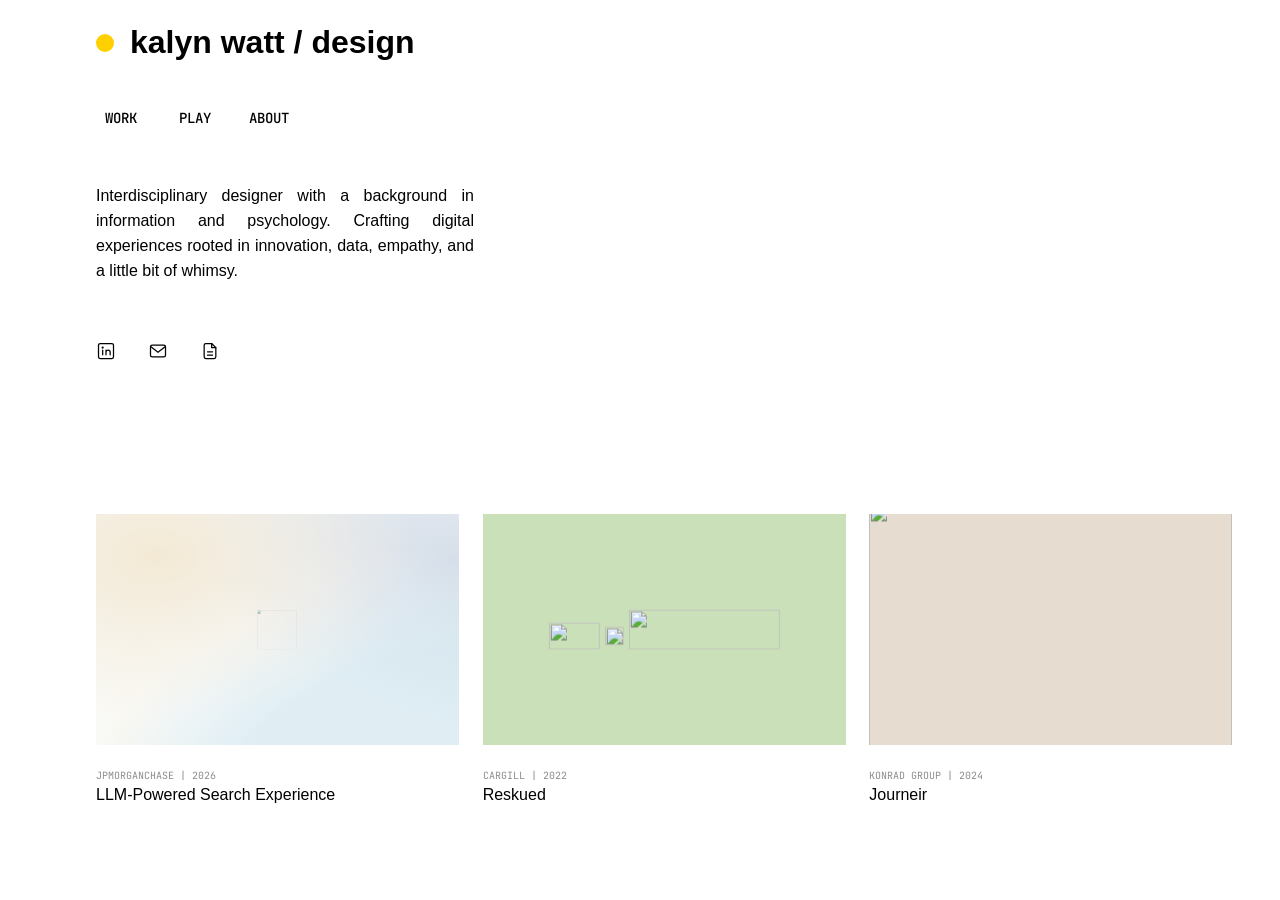
==== index.html @ d7d6900b "Redesign About page, lighten homepage card titles, swap Fintech tag for E-commerce Co-Authored-By: C" ====
<!DOCTYPE html>
<html lang="en">
<head>
  <meta charset="UTF-8">
  <meta name="viewport" content="width=device-width, initial-scale=1.0">
  <title>Kalyn Watt — UX Designer</title>
  <meta name="description" content="Kalyn Watt is an interdisciplinary designer crafting digital experiences rooted in data, empathy, and a little bit of whimsy.">
  <link rel="preconnect" href="https://fonts.googleapis.com">
  <link rel="preconnect" href="https://fonts.gstatic.com" crossorigin>
  <link href="https://fonts.googleapis.com/css2?family=JetBrains+Mono:wght@400;500;700&display=swap" rel="stylesheet">
  <link rel="stylesheet" href="style.css?v=183">
</head>
<body class="page-landing">

  <header class="landing-header">
    <a class="landing-logo" href="index.html">
      <span class="landing-logo-dot"></span>
      <span class="landing-logo-text">kalyn watt / design</span>
    </a>
  </header>

  <main class="landing-main">
    <div class="landing-top">
      <div class="landing-tabs">
        <a class="landing-tab" href="index.html" aria-current="page">
          <span>WORK</span>
          <span class="landing-tab-line landing-tab-line--active"><img src="assets/tab-line-active.svg" alt=""></span>
        </a>
        <a class="landing-tab" href="playground.html">
          <span>PLAY</span>
          <span class="landing-tab-line"><img src="assets/tab-line-inactive.svg" alt=""></span>
        </a>
        <a class="landing-tab" href="about.html">
          <span>ABOUT</span>
          <span class="landing-tab-line"><img src="assets/tab-line-inactive.svg" alt=""></span>
        </a>
      </div>

      <p class="landing-bio">Interdisciplinary designer with a background in information and psychology. Crafting digital experiences rooted in innovation, data, empathy, and a little bit of whimsy.</p>

      <div class="landing-links">
        <a class="landing-link" href="https://www.linkedin.com/in/kalyn-watt/" target="_blank" rel="noopener" aria-label="LinkedIn" title="LinkedIn">
          <svg viewBox="0 0 24 24" width="20" height="20" fill="none" stroke="currentColor" stroke-width="1.5" stroke-linecap="round" stroke-linejoin="round" aria-hidden="true"><rect x="3" y="3" width="18" height="18" rx="2"/><line x1="8" y1="11" x2="8" y2="16.5"/><circle cx="8" cy="7.9" r="0.6" fill="currentColor"/><path d="M12 16.5V11M12 13.5a2.5 2.5 0 0 1 5 0v3"/></svg>
        </a>
        <a class="landing-link" href="mailto:kalynwatt123@gmail.com" aria-label="Email" title="Email">
          <svg viewBox="0 0 24 24" width="20" height="20" fill="none" stroke="currentColor" stroke-width="1.5" stroke-linecap="round" stroke-linejoin="round" aria-hidden="true"><rect x="3" y="5" width="18" height="14" rx="2"/><path d="m3.5 7 8.5 6.5L20.5 7"/></svg>
        </a>
        <a class="landing-link" href="https://drive.google.com/file/d/1RPrNmPQP8dWFqSfNXRG6bkc0ETEkQsLO/view?usp=drive_link" target="_blank" rel="noopener" aria-label="Resume" title="Resume">
          <svg viewBox="0 0 24 24" width="20" height="20" fill="none" stroke="currentColor" stroke-width="1.5" stroke-linecap="round" stroke-linejoin="round" aria-hidden="true"><path d="M14 3H7a2 2 0 0 0-2 2v14a2 2 0 0 0 2 2h10a2 2 0 0 0 2-2V8z"/><path d="M14 3v5h5"/><line x1="9" y1="13" x2="15" y2="13"/><line x1="9" y1="17" x2="15" y2="17"/></svg>
        </a>
      </div>
    </div>

    <ul class="landing-cards">
      <li class="landing-card" data-project="chase">
        <a class="landing-card-link" href="case-study-chase-travel.html">
          <div class="landing-thumb" data-thumb="chase">
            <div class="chase-fit">
              <div class="chase-anim">
                <img class="chase-mark" src="assets/chase-thumbnail/mark-large.svg" alt="">
                <div class="chase-word chase-word--chase"><img src="assets/chase-thumbnail/chase-wordmark.png" alt=""></div>
                <div class="chase-word chase-word--travel"><img src="assets/chase-thumbnail/travel-wordmark.png" alt=""></div>
              </div>
            </div>
          </div>
          <div class="landing-card-caption">
            <div class="landing-card-meta">
              <p class="landing-card-company">JPMORGANCHASE | 2026</p>
              <p class="landing-card-title">LLM-Powered Search Experience</p>
            </div>
            <div class="landing-detail">
              <div class="landing-detail-tags">
                <span class="landing-detail-tag">E-COMMERCE</span>
                <span class="landing-detail-tag">AI DESIGN</span>
              </div>
              <p>Boosting conversion through natural-language search</p>
            </div>
          </div>
        </a>
      </li>
      <li class="landing-card" data-project="cargill">
        <a class="landing-card-link" href="case-study-reskued.html">
          <div class="landing-thumb" data-thumb="cargill">
            <div class="reskued-logo">
              <span class="reskued-logo-part reskued-logo-part--re"><img src="assets/reskued/logo-re.svg" alt=""></span>
              <span class="reskued-logo-part reskued-logo-part--skued"><img src="assets/reskued/logo-skued.svg" alt=""></span>
              <span class="reskued-logo-part reskued-logo-part--dot"><img src="assets/reskued/logo-dot.svg" alt=""></span>
            </div>
            <div class="rk-hover" aria-hidden="true">
              <div class="rk-hover-stage">
                <span class="rk-hover-card"><img src="assets/reskued/dashboard-full.png" alt=""></span>
                <span class="rk-hover-phone"><img src="assets/reskued/newsletter.png" alt=""></span>
              </div>
            </div>
          </div>
          <div class="landing-card-caption">
            <div class="landing-card-meta">
              <p class="landing-card-company">CARGILL | 2022</p>
              <p class="landing-card-title">Reskued</p>
            </div>
            <div class="landing-detail landing-detail--lg">
              <div class="landing-detail-tags">
                <span class="landing-detail-tag">CUSTOMER ACQUISITION</span>
                <span class="landing-detail-tag">UX DESIGN</span>
              </div>
              <p>Empowering businesses to reduce manufacturer level food waste</p>
            </div>
          </div>
        </a>
      </li>
      <li class="landing-card" data-project="konrad">
        <a class="landing-card-link" href="case-study-journeir.html">
          <div class="landing-thumb" data-thumb="konrad">
            <div class="jr-stage" aria-hidden="true">
              <img class="jr-brand" src="assets/journeir/thumbnail.jpg" alt="">
              <span class="jr-col jr-col--1"><img src="assets/journeir/landing.jpg" alt=""></span>
              <span class="jr-col jr-col--2"><img src="assets/journeir/landing.jpg" alt=""></span>
            </div>
          </div>
          <div class="landing-card-caption">
            <div class="landing-card-meta">
              <p class="landing-card-company">KONRAD GROUP | 2024</p>
              <p class="landing-card-title">Journeir</p>
            </div>
            <div class="landing-detail landing-detail--lg">
              <div class="landing-detail-tags">
                <span class="landing-detail-tag">VISUAL IDENTITY</span>
                <span class="landing-detail-tag">UX DESIGN</span>
              </div>
              <p>Helping adventurous travelers discover unique itineraries</p>
            </div>
          </div>
        </a>
      </li>
    </ul>
  </main>

  <script>
    (function () {
      var thumb = document.querySelector('.landing-thumb[data-thumb="chase"]');
      if (!thumb) return;

      function fit() {
        var w = thumb.clientWidth, h = thumb.clientHeight;
        if (!w || !h) return;
        thumb.style.setProperty("--chase-scale", Math.min(w / 672, h / 376));
      }
      fit();
      if (window.ResizeObserver) new ResizeObserver(fit).observe(thumb);

      var stopTimer;
      function start() {
        clearTimeout(stopTimer);
        thumb.classList.remove("is-playing");
        void thumb.offsetWidth;
        thumb.classList.add("is-playing");
      }
      function stop() {
        clearTimeout(stopTimer);
        stopTimer = setTimeout(function () { thumb.classList.remove("is-playing"); }, 400);
      }
      thumb.addEventListener("mouseenter", start);
      thumb.addEventListener("mouseleave", stop);
    })();
  </script>
</body>
</html>
---- style.css ----
/* ============================
   Variables
============================ */
:root {
  --bg: #fafafa;
  --bg-alt: #efefef;
  --surface: #ffffff;
  --text: #1a1a1a;
  --text-muted: #6e6e6e;
  --accent: #3d3d3d;
  --accent-dark: #232323;
  --accent-tint: #e4e4e4;
  --border: #e0e0e0;
  --mono: "Roboto", ui-sans-serif, system-ui, -apple-system, sans-serif;
  --serif: var(--mono);
  --sans: var(--mono);
  --max-width: 1120px;
  --radius: 10px;
}

/* ============================
   Reset
============================ */
* {
  margin: 0;
  padding: 0;
  box-sizing: border-box;
}

html {
  scroll-behavior: smooth;
}

body {
  background: var(--bg);
  color: var(--text);
  font-family: var(--sans);
  font-size: 16px;
  line-height: 1.6;
  -webkit-font-smoothing: antialiased;
}

img {
  max-width: 100%;
  display: block;
}

a {
  color: inherit;
  text-decoration: none;
}

ul {
  list-style: none;
}

h1, h2, h3, h4 {
  font-family: var(--serif);
  font-weight: 700;
  line-height: 1.15;
  letter-spacing: -0.01em;
}

.container {
  max-width: var(--max-width);
  margin: 0 auto;
  padding: 0 32px;
}

.eyebrow {
  display: inline-block;
  font-size: 0.75rem;
  font-weight: 600;
  letter-spacing: 0.14em;
  text-transform: uppercase;
  color: var(--accent);
  margin-bottom: 14px;
}

section {
  padding: 96px 0;
}

@media (max-width: 720px) {
  section {
    padding: 64px 0;
  }
  .container {
    padding: 0 20px;
  }
}

/* ============================
   Buttons
============================ */
.btn {
  display: inline-flex;
  align-items: center;
  gap: 8px;
  padding: 14px 26px;
  border-radius: 100px;
  font-size: 0.95rem;
  font-weight: 600;
  border: 1px solid transparent;
  transition: transform 0.2s ease, background 0.2s ease, color 0.2s ease, border-color 0.2s ease;
  cursor: pointer;
}

.btn-primary {
  background: var(--text);
  color: var(--bg);
}

.btn-primary:hover {
  background: var(--accent);
  transform: translateY(-2px);
}

.btn-secondary {
  background: transparent;
  color: var(--text);
  border-color: var(--border);
}

.btn-secondary:hover {
  border-color: var(--text);
  transform: translateY(-2px);
}

.btn-row {
  display: flex;
  gap: 16px;
  flex-wrap: wrap;
}

/* ============================
   Navigation
============================ */
header.site-header {
  position: sticky;
  top: 0;
  z-index: 100;
  background: rgba(250, 248, 245, 0.2);
  backdrop-filter: blur(10px);
  border-bottom: 1px solid var(--border);
}

nav {
  max-width: var(--max-width);
  margin: 0 auto;
  padding: 20px 32px;
  display: flex;
  align-items: center;
  justify-content: space-between;
  position: relative;
}

.nav-logo a {
  display: flex;
  align-items: center;
  gap: 10px;
}

.logo-dot {
  width: 9px;
  height: 9px;
  border-radius: 50%;
  background: #f2c230;
  box-shadow: 0 0 0 4px rgba(242, 194, 48, 0.18);
  flex-shrink: 0;
}

.logo-text {
  font-family: var(--mono);
  font-size: 0.95rem;
  color: var(--text);
  white-space: nowrap;
}

.logo-text .logo-slash {
  color: var(--text-muted);
  padding: 0 2px;
}

@media (max-width: 480px) {
  .logo-text {
    font-size: 0.8rem;
  }
}

.nav-links {
  display: flex;
  align-items: center;
  gap: 36px;
}

.nav-links a {
  font-size: 0.95rem;
  font-weight: 500;
  color: var(--text-muted);
  position: relative;
  padding: 4px 0;
}

.nav-links a:hover,
.nav-links a.active {
  color: var(--text);
}

.nav-links a.active::after {
  content: "";
  position: absolute;
  left: 0;
  right: 0;
  bottom: -2px;
  height: 2px;
  background: var(--accent);
  border-radius: 2px;
}

.nav-cta {
  background: var(--text);
  color: var(--bg) !important;
  padding: 10px 20px;
  border-radius: 100px;
  font-size: 0.9rem !important;
}

.nav-cta:hover {
  background: var(--accent) !important;
}

.nav-toggle {
  display: none;
  flex-direction: column;
  gap: 5px;
  background: none;
  border: none;
  cursor: pointer;
  padding: 6px;
}

.nav-toggle span {
  width: 22px;
  height: 2px;
  background: var(--text);
  border-radius: 2px;
  transition: transform 0.25s ease, opacity 0.25s ease;
}

@media (max-width: 720px) {
  .nav-toggle {
    display: flex;
  }

  .nav-links {
    position: absolute;
    top: 100%;
    left: 0;
    right: 0;
    background: var(--bg);
    border-bottom: 1px solid var(--border);
    flex-direction: column;
    align-items: flex-start;
    gap: 4px;
    padding: 12px 20px 20px;
    display: none;
  }

  .nav-links.open {
    display: flex;
  }

  .nav-links a {
    width: 100%;
    padding: 12px 0;
  }

  nav.open .nav-toggle span:nth-child(1) {
    transform: translateY(7px) rotate(45deg);
  }

  nav.open .nav-toggle span:nth-child(2) {
    opacity: 0;
  }

  nav.open .nav-toggle span:nth-child(3) {
    transform: translateY(-7px) rotate(-45deg);
  }
}

/* ============================
   Hero
============================ */
.hero {
  padding: 120px 0 96px;
}

.hero-minimal {
  min-height: 70vh;
  display: flex;
  align-items: center;
  padding: 160px 0 96px;
}

.hero-minimal .container {
  width: 100%;
}

.hero-headline {
  font-family: var(--serif);
  font-weight: 700;
  font-size: clamp(1.8rem, 3.6vw, 3.4rem);
  line-height: 1.1;
  letter-spacing: -0.01em;
  max-width: 28ch;
  color: var(--text);
}

.hero-meta {
  display: flex;
  gap: 40px;
  margin-top: 64px;
  flex-wrap: wrap;
}

.hero-meta div {
  border-top: 1px solid var(--border);
  padding-top: 14px;
  min-width: 140px;
}

.hero-meta strong {
  display: block;
  font-family: var(--serif);
  font-size: 1.6rem;
}

.hero-meta span {
  font-size: 0.85rem;
  color: var(--text-muted);
}

/* ============================
   Section headers
============================ */
.section-head {
  display: flex;
  justify-content: space-between;
  align-items: flex-end;
  gap: 24px;
  margin-bottom: 48px;
  flex-wrap: wrap;
}

.section-head h2 {
  font-size: clamp(1.8rem, 3vw, 2.6rem);
}

.section-head p {
  color: var(--text-muted);
  max-width: 42ch;
}

/* ============================
   Work grid / cards
============================ */
.work-grid {
  display: grid;
  grid-template-columns: repeat(2, 1fr);
  gap: 28px;
}

@media (max-width: 780px) {
  .work-grid {
    grid-template-columns: 1fr;
  }
}

.work-card {
  background: var(--surface);
  border: 1px solid var(--border);
  border-radius: var(--radius);
  overflow: hidden;
  transition: transform 0.25s ease, box-shadow 0.25s ease;
  display: flex;
  flex-direction: column;
}

.work-card:hover {
  transform: translateY(-6px);
  box-shadow: 0 20px 40px -20px rgba(28, 26, 23, 0.25);
}

.work-thumb {
  aspect-ratio: 16 / 10;
  background: linear-gradient(135deg, var(--accent-tint), var(--bg-alt));
  display: flex;
  align-items: center;
  justify-content: center;
  font-family: var(--serif);
  font-size: 1.1rem;
  color: var(--accent-dark);
  position: relative;
  overflow: hidden;
}

.work-thumb::after {
  content: "";
  position: absolute;
  inset: 0;
  background: radial-gradient(circle at 30% 20%, rgba(255,255,255,0.5), transparent 60%);
}

.work-body {
  padding: 28px;
  display: flex;
  flex-direction: column;
  gap: 12px;
  flex: 1;
}

.work-tags {
  display: flex;
  gap: 8px;
  flex-wrap: wrap;
}

.tag {
  font-size: 0.72rem;
  font-weight: 600;
  letter-spacing: 0.04em;
  text-transform: uppercase;
  background: var(--bg-alt);
  color: var(--text-muted);
  padding: 5px 10px;
  border-radius: 100px;
}

.work-body h3 {
  font-size: 1.35rem;
}

.work-body p {
  color: var(--text-muted);
  font-size: 0.95rem;
}

.work-link {
  margin-top: auto;
  font-weight: 600;
  font-size: 0.9rem;
  display: inline-flex;
  align-items: center;
  gap: 6px;
  color: var(--text);
}

.work-link .arrow {
  transition: transform 0.2s ease;
}

.work-card:hover .work-link .arrow {
  transform: translateX(4px);
}

/* ============================
   Shared backgrounds
============================ */
.bg-alt-section {
  background: var(--bg-alt);
}

.avatar-block {
  aspect-ratio: 1;
  border-radius: var(--radius);
  background: linear-gradient(160deg, var(--accent), var(--accent-dark));
  display: flex;
  align-items: center;
  justify-content: center;
  color: var(--bg);
  font-family: var(--serif);
  font-size: 3rem;
}

/* ============================
   Skills strip
============================ */
.skills-strip {
  border-top: 1px solid var(--border);
  border-bottom: 1px solid var(--border);
}

.skills-strip ul {
  display: flex;
  flex-wrap: wrap;
  gap: 12px;
  justify-content: center;
}

.skills-strip li {
  font-family: var(--serif);
  font-size: 1.1rem;
  color: var(--text-muted);
  padding: 6px 4px;
}

.skills-strip li::after {
  content: "•";
  margin-left: 12px;
  color: var(--border);
}

.skills-strip li:last-child::after {
  content: "";
}

/* ============================
   Contact / footer CTA
============================ */
.contact-cta {
  text-align: center;
}

.contact-cta h2 {
  font-size: clamp(2rem, 4vw, 3.2rem);
  max-width: 20ch;
  margin: 0 auto 24px;
}

.contact-cta .btn-row {
  justify-content: center;
  margin-top: 8px;
}

/* ============================
   Footer
============================ */
footer.site-footer {
  border-top: 1px solid var(--border);
  padding: 48px 0;
}

.footer-inner {
  display: flex;
  justify-content: space-between;
  align-items: center;
  flex-wrap: wrap;
  gap: 16px;
}

.footer-inner p {
  color: var(--text-muted);
  font-size: 0.9rem;
}

.footer-links {
  display: flex;
  gap: 24px;
}

.footer-links a {
  font-size: 0.9rem;
  color: var(--text-muted);
}

.footer-links a:hover {
  color: var(--accent);
}

/* ============================
   Page header (about / playground)
============================ */
.page-header {
  padding: 100px 0 64px;
  border-bottom: 1px solid var(--border);
}

.page-header h1 {
  font-size: clamp(2.2rem, 4.5vw, 3.6rem);
  max-width: 18ch;
}

.page-header p.lede {
  color: var(--text-muted);
  max-width: 58ch;
  margin-top: 20px;
  font-size: 1.05rem;
}

/* ============================
   About page
============================ */
.bio-grid {
  display: grid;
  grid-template-columns: 280px 1fr;
  gap: 64px;
}

@media (max-width: 780px) {
  .bio-grid {
    grid-template-columns: 1fr;
  }
}

.bio-grid p {
  color: var(--text-muted);
  margin-bottom: 18px;
  max-width: 65ch;
}

.bio-grid p:first-of-type {
  font-size: 1.15rem;
  color: var(--text);
}

.process-steps {
  display: grid;
  grid-template-columns: repeat(4, 1fr);
  gap: 24px;
}

@media (max-width: 900px) {
  .process-steps {
    grid-template-columns: repeat(2, 1fr);
  }
}

@media (max-width: 540px) {
  .process-steps {
    grid-template-columns: 1fr;
  }
}

.process-step {
  border-top: 2px solid var(--text);
  padding-top: 20px;
}

.process-step .step-num {
  font-family: var(--serif);
  color: var(--accent);
  font-size: 0.95rem;
}

.process-step h3 {
  font-size: 1.2rem;
  margin: 10px 0 10px;
}

.process-step p {
  color: var(--text-muted);
  font-size: 0.92rem;
}

/* ============================
   Simple case study page sections
============================ */
.prose-simple p {
  color: var(--text-muted);
  max-width: 70ch;
  margin-bottom: 32px;
  font-size: 1.05rem;
}

.design-gallery {
  display: grid;
  grid-template-columns: repeat(3, 1fr);
  gap: 24px;
}

@media (max-width: 860px) {
  .design-gallery {
    grid-template-columns: 1fr;
  }
}

.design-media {
  aspect-ratio: 4 / 3;
  border-radius: var(--radius);
  background: linear-gradient(150deg, var(--accent-tint), var(--bg-alt));
  display: flex;
  align-items: center;
  justify-content: center;
  font-family: var(--serif);
  color: var(--accent-dark);
  font-size: 1rem;
  position: relative;
  overflow: hidden;
}

.design-media::after {
  content: "";
  position: absolute;
  inset: 0;
  background: radial-gradient(circle at 30% 20%, rgba(255, 255, 255, 0.5), transparent 60%);
}

.design-caption {
  margin-top: 12px;
  font-size: 0.85rem;
  color: var(--text-muted);
}

.strategy-impact {
  display: flex;
  align-items: center;
  gap: 32px;
  margin-bottom: 56px;
  flex-wrap: wrap;
}

.strategy-impact-item {
  flex: 1;
  min-width: 240px;
  font-family: var(--serif);
  font-weight: 700;
  font-size: clamp(1.1rem, 2vw, 1.5rem);
  line-height: 1.3;
  color: var(--text-muted);
}

.strategy-impact-outcome {
  color: var(--text);
}

.strategy-impact-arrow {
  font-size: 1.8rem;
  color: var(--accent);
  flex-shrink: 0;
}

@media (max-width: 640px) {
  .strategy-impact {
    flex-direction: column;
    align-items: flex-start;
    gap: 16px;
  }
  .strategy-impact-arrow {
    transform: rotate(90deg);
  }
}

.skills-columns {
  display: grid;
  grid-template-columns: repeat(3, 1fr);
  gap: 40px;
}

@media (max-width: 780px) {
  .skills-columns {
    grid-template-columns: 1fr 1fr;
  }
}

@media (max-width: 540px) {
  .skills-columns {
    grid-template-columns: 1fr;
  }
}

.skills-columns h3 {
  font-size: 1rem;
  text-transform: uppercase;
  letter-spacing: 0.08em;
  color: var(--accent);
  margin-bottom: 16px;
  font-family: var(--sans);
  font-weight: 700;
}

.skills-columns ul li {
  padding: 8px 0;
  border-bottom: 1px solid var(--border);
  font-size: 0.95rem;
}

.timeline {
  display: flex;
  flex-direction: column;
}

.timeline-item {
  display: grid;
  grid-template-columns: 160px 1fr;
  gap: 24px;
  padding: 28px 0;
  border-bottom: 1px solid var(--border);
}

@media (max-width: 600px) {
  .timeline-item {
    grid-template-columns: 1fr;
    gap: 6px;
  }
}

.timeline-item .years {
  color: var(--text-muted);
  font-size: 0.9rem;
}

.timeline-item h3 {
  font-size: 1.2rem;
  margin-bottom: 6px;
}

.timeline-item p {
  color: var(--text-muted);
  font-size: 0.95rem;
}

/* ============================
   Case studies (static)
============================ */
.case-list-pin-wrap {
  position: relative;
}

.case-list {
  position: sticky;
  top: 0;
  height: 100vh;
  overflow: hidden;
  padding: 0;
}

.case-block {
  position: absolute;
  inset: 0;
  overflow: hidden;
  opacity: 0;
  pointer-events: none;
}

.case-block.is-active {
  pointer-events: auto;
}

.case-panel-media {
  position: absolute;
  inset: 0;
  background: linear-gradient(150deg, var(--accent-tint), var(--bg-alt));
  display: flex;
  align-items: center;
  justify-content: center;
  font-family: var(--serif);
  color: var(--accent-dark);
  font-size: 1.3rem;
  overflow: hidden;
}

.case-panel-media::after {
  content: "";
  position: absolute;
  inset: 0;
  background: radial-gradient(circle at 30% 20%, rgba(255, 255, 255, 0.5), transparent 60%);
}

.case-panel-content {
  position: absolute;
  inset: 0;
  display: flex;
  align-items: flex-start;
  justify-content: flex-end;
  padding: 104px 72px 48px;
}

.case-panel-card {
  width: max-content;
  max-width: 40%;
  padding: 0;
  display: flex;
  flex-direction: column;
  align-items: flex-start;
  gap: 16px;
  text-align: left;
}

.case-panel-card .eyebrow {
  color: var(--panel-text-muted, rgba(0, 0, 0, 0.5));
}

.case-panel-card p {
  font-family: var(--mono);
  font-weight: 400;
  text-transform: uppercase;
  color: var(--panel-text, var(--text));
  font-size: 1.4rem;
  line-height: 1.25;
}

@media (max-width: 860px) {
  .case-panel-content {
    padding: 90px 24px 24px;
  }
  .case-panel-card {
    max-width: none;
    padding: 0;
  }
}

/* ============================
   Scroll reveal
============================ */
.reveal {
  opacity: 0;
  transform: translateY(24px);
  transition: opacity 0.7s ease, transform 0.7s ease;
}

.reveal.in-view {
  opacity: 1;
  transform: translateY(0);
}

/* ============================
   Landing (Figma design)
============================ */
.page-landing {
  background: #ffffff;
  color: #000000;
  font-family: "JetBrains Mono", ui-monospace, SFMono-Regular, Menlo, Consolas, monospace;
  font-size: 14px;
  line-height: normal;
  display: flex;
  flex-direction: column;
  gap: 24px;
  min-height: 100vh;
}

.landing-header {
  position: sticky;
  top: 0;
  z-index: 10;
  padding: 24px 48px;
  backdrop-filter: blur(6px);
  -webkit-backdrop-filter: blur(6px);
}

.landing-logo {
  display: inline-flex;
  align-items: center;
  gap: 16px;
}

.landing-logo-dot {
  width: 18px;
  height: 18px;
  border-radius: 100px;
  background: #ffd000;
  flex-shrink: 0;
}

.landing-logo-text {
  font-family: "Helvetica Neue", Helvetica, Arial, sans-serif;
  font-weight: 700;
  font-size: 32px;
  line-height: normal;
  white-space: nowrap;
}

.landing-body {
  display: flex;
  align-items: flex-start;
  gap: 48px;
  padding: 0 48px 48px;
}

.landing-side {
  display: flex;
  flex-direction: column;
  gap: 48px;
  width: 279px;
  flex-shrink: 0;
}

.landing-tabs {
  display: flex;
  gap: 24px;
  align-items: flex-start;
}

.landing-tab {
  display: flex;
  flex-direction: column;
  align-items: center;
  gap: 8px;
  font-weight: 500;
}

.landing-tab-line {
  position: relative;
  display: block;
  width: 50px;
  height: 0;
}

.landing-tab-line img {
  position: absolute;
  inset: 0;
  display: block;
  width: 100%;
  height: 100%;
  max-width: none;
}

.landing-tab-line--active img {
  inset: -1px -2%;
  width: 104%;
  height: calc(100% + 2px);
}

.landing-main {
  display: flex;
  flex: 1 0 auto;
  flex-direction: column;
  justify-content: space-between;
  gap: 48px;
  padding: 0 48px 96px;
}

.landing-top {
  display: flex;
  flex-direction: column;
  gap: 48px;
}

.landing-bio {
  width: 378px;
  max-width: 100%;
  font-family: "Helvetica Neue", Helvetica, Arial, sans-serif;
  font-size: 16px;
  font-weight: 300;
  line-height: 25px;
  text-align: justify;
}

.landing-cards {
  display: grid;
  grid-template-columns: repeat(3, minmax(0, 1fr));
  gap: 24px;
  margin: 0;
  padding: 0;
  list-style: none;
}

.landing-card-link {
  display: flex;
  flex-direction: column;
  gap: 24px;
}

.landing-card-caption {
  position: relative;
  min-height: 35px;
}

.landing-card-meta {
  display: flex;
  flex-direction: column;
  gap: 4px;
  transition: opacity 0.25s ease;
}

.landing-card-company {
  margin: 0;
  color: #8c8c8c;
  font-size: 10px;
}

.landing-card-title {
  margin: 0;
  font-family: "Helvetica Neue", Helvetica, Arial, sans-serif;
  font-size: 16px;
  font-weight: 300;
}

.landing-detail {
  position: absolute;
  inset: 0 0 auto 0;
  display: flex;
  flex-direction: column;
  align-items: flex-start;
  gap: 16px;
  text-align: left;
  font-weight: 400;
  opacity: 0;
  pointer-events: none;
  transition: opacity 0.25s ease;
}

.landing-detail p,
.landing-detail--lg p {
  margin: 0;
  font-family: "Helvetica Neue", Helvetica, Arial, sans-serif;
  font-size: 16px;
  font-weight: 300;
  line-height: 25px;
}

.landing-card:has(.landing-thumb:hover) .landing-card-meta {
  opacity: 0;
}

.landing-card:has(.landing-thumb:hover) .landing-detail {
  opacity: 1;
}

.landing-detail-tags {
  display: flex;
  gap: 8px;
}

.landing-detail-tag {
  padding: 4px;
  border: 0.5px solid rgba(0, 0, 0, 0.5);
  color: rgba(0, 0, 0, 0.5);
  font-size: 10px;
  font-weight: 500;
  white-space: nowrap;
}

.landing-thumb {
  position: relative;
  container-type: inline-size;
  height: 231px;
  overflow: hidden;
  background-color: #ebebeb;
}

.landing-thumb[data-thumb="chase"] {
  background-image: linear-gradient(90deg, rgba(250, 252, 254, 0.8) 0%, rgba(250, 252, 254, 0.8) 100%), url("data:image/svg+xml;utf8,<svg viewBox='0 0 857 588' xmlns='http://www.w3.org/2000/svg' preserveAspectRatio='none'><rect x='0' y='0' height='100%' width='100%' fill='url(%23grad)' opacity='0.800000011920929'/><defs><radialGradient id='grad' gradientUnits='userSpaceOnUse' cx='0' cy='0' r='10' gradientTransform='matrix(42.042 29.955 -43.658 28.845 145.53 105.4)'><stop stop-color='rgba(204,133,0,1)' offset='0'/><stop stop-color='rgba(210,146,28,0)' offset='1'/></radialGradient></defs></svg>"), url("data:image/svg+xml;utf8,<svg viewBox='0 0 857 588' xmlns='http://www.w3.org/2000/svg' preserveAspectRatio='none'><rect x='0' y='0' height='100%' width='100%' fill='url(%23grad)' opacity='0.550000011920929'/><defs><radialGradient id='grad' gradientUnits='userSpaceOnUse' cx='0' cy='0' r='10' gradientTransform='matrix(-3.1889 -54.274 79.992 -21.409 719.11 670.32)'><stop stop-color='rgba(23,134,171,1)' offset='0.55773'/><stop stop-color='rgba(23,134,171,0)' offset='1'/></radialGradient></defs></svg>"), url("data:image/svg+xml;utf8,<svg viewBox='0 0 857 588' xmlns='http://www.w3.org/2000/svg' preserveAspectRatio='none'><rect x='0' y='0' height='100%' width='100%' fill='url(%23grad)' opacity='0.699999988079071'/><defs><radialGradient id='grad' gradientUnits='userSpaceOnUse' cx='0' cy='0' r='10' gradientTransform='matrix(-43.084 23.22 -47.847 -40.395 835.08 111.72)'><stop stop-color='rgba(0,47,108,1)' offset='0'/><stop stop-color='rgba(0,47,108,0)' offset='1'/></radialGradient></defs></svg>"), url("data:image/svg+xml;utf8,<svg viewBox='0 0 857 588' xmlns='http://www.w3.org/2000/svg' preserveAspectRatio='none'><rect x='0' y='0' height='100%' width='100%' fill='url(%23grad)' opacity='0.800000011920929'/><defs><radialGradient id='grad' gradientUnits='userSpaceOnUse' cx='0' cy='0' r='10' gradientTransform='matrix(38.036 -29.4 6.4468 173.46 67.047 588)'><stop stop-color='rgba(249,232,184,1)' offset='0'/><stop stop-color='rgba(255,255,255,0)' offset='1'/></radialGradient></defs></svg>"), linear-gradient(90deg, rgb(239, 242, 245) 0%, rgb(239, 242, 245) 100%);
}

.landing-thumb[data-thumb="cargill"] {
  background: #c9e0b8 url("assets/reskued/hero.jpg") center / cover no-repeat;
}

.reskued-logo {
  position: absolute;
  top: 50%;
  left: 50%;
  width: 63.5cqw;
  aspect-ratio: 139.2514 / 24.7558;
  transform: translate(-50%, -50%);
}

.reskued-logo-part {
  position: absolute;
  display: block;
}

.reskued-logo-part img {
  position: absolute;
  inset: 0;
  display: block;
  width: 100%;
  height: 100%;
  max-width: none;
}

.reskued-logo-part--re { inset: 32.57% 78.05% 0.39% 0; }
.reskued-logo-part--skued { inset: 0 0 0 34.58%; }
.reskued-logo-part--dot { inset: 42.42% 67.51% 10.25% 24.04%; }

.landing-thumb[data-thumb="konrad"] {
  background: #e6dcd0;
}

.landing-play {
  position: relative;
  display: flex;
  flex-direction: column;
  gap: 48px;
  padding: 0 48px 48px;
}

.play-list {
  display: flex;
  flex-direction: column;
  gap: 20px;
}

.play-month,
.play-entries {
  display: flex;
  flex-direction: column;
  gap: 16px;
  padding: 0;
}

.play-month-label {
  font-family: inherit;
  font-size: 10px;
  font-weight: 400;
  line-height: normal;
  letter-spacing: normal;
  color: #8c8c8c;
}

.play-entry {
  display: flex;
  flex-wrap: wrap;
  align-items: center;
  gap: 16px;
}

.play-tags {
  display: flex;
  align-items: center;
  gap: 8px;
}

.play-tag {
  padding: 4px;
  font-size: 10px;
  font-weight: 700;
  white-space: nowrap;
  color: #ffffff;
}

.play-tag--pink {
  background: #ff00c8;
}

.play-tag--black {
  background: #000000;
}

.play-tag--yellow {
  background: #fbff00;
  color: #000000;
}

.play-tag--cyan {
  background: #00f2ff;
  color: #000000;
}

/* Chase thumbnail animation */
.landing-thumb {
  overflow: hidden;
}

.chase-fit {
  position: absolute;
  left: 50%;
  top: 50%;
  width: 672px;
  height: 376px;
  margin: -188px 0 0 -336px;
  scale: var(--chase-scale, 1);
}

.chase-anim {
  position: absolute;
  inset: 0;
  transform-origin: 336px 187.6px;
}

.chase-mark {
  position: absolute;
  left: 238.67px;
  top: 91.05px;
  display: block;
  width: 194.131px;
  height: 192.909px;
  max-width: none;
  transform: scale(0.37841);
}

.chase-word {
  position: absolute;
  overflow: hidden;
  pointer-events: none;
}

.chase-word img {
  position: absolute;
  display: block;
  max-width: none;
}

.chase-word--chase {
  left: 73.17px;
  top: 169.5px;
  width: 200px;
  height: 37px;
}

.chase-word--chase img {
  width: 170.84%;
  height: 609.76%;
  left: -19.7%;
  top: -254.88%;
}

.chase-word--travel {
  left: 395.05px;
  top: 169px;
  width: 131px;
  height: 38px;
}

.chase-word--travel img {
  width: 146.58%;
  height: 130.34%;
  left: -46.58%;
  top: -15.73%;
}

@media (prefers-reduced-motion: no-preference) {
  .is-playing .chase-anim {
    animation: chase-zoom 7s linear infinite;
  }

  .is-playing .chase-mark {
    animation: chase-mark 7s linear infinite;
  }

  .is-playing .chase-word--chase {
    animation: chase-word-left 7s linear infinite;
  }

  .is-playing .chase-word--travel {
    animation: chase-word-right 7s linear infinite;
  }
}

@keyframes chase-mark {
  0% {
    transform: translateY(-330px) scale(1);
    animation-timing-function: cubic-bezier(0.22, 1, 0.36, 1);
  }
  11% {
    transform: translateY(0) scale(1);
  }
  22% {
    transform: translateY(0) scale(1);
    animation-timing-function: cubic-bezier(0.65, 0, 0.35, 1);
  }
  34%, 100% {
    transform: translateY(0) scale(0.37841);
  }
}

@keyframes chase-word-left {
  0%, 34% {
    opacity: 0;
    transform: translateX(-300px);
    animation-timing-function: cubic-bezier(0.22, 1, 0.36, 1);
  }
  46%, 100% {
    opacity: 1;
    transform: translateX(0);
  }
}

@keyframes chase-word-right {
  0%, 46% {
    opacity: 0;
    transform: translateX(310px);
    animation-timing-function: cubic-bezier(0.22, 1, 0.36, 1);
  }
  58%, 100% {
    opacity: 1;
    transform: translateX(0);
  }
}

@keyframes chase-zoom {
  0%, 76% {
    transform: scale(1);
    animation-timing-function: cubic-bezier(0.7, 0, 0.84, 0);
  }
  92%, 100% {
    transform: scale(26);
  }
}

/* Case study page */
.page-landing :is(h1, h2, h3) {
  font-family: inherit;
  font-weight: 400;
  letter-spacing: normal;
  line-height: normal;
}

.case-side {
  position: sticky;
  top: 104px;
  align-self: flex-start;
  display: flex;
  flex-direction: column;
  align-items: flex-start;
  gap: 20px;
  width: 134px;
  flex-shrink: 0;
}

.case-back {
  padding: 4px;
  font-size: 10px;
  font-weight: 700;
  white-space: nowrap;
}

.case-nav {
  display: flex;
  flex-direction: column;
  align-items: flex-start;
  justify-content: flex-start;
  gap: 20px;
  margin: 132px 0 0;
  max-width: none;
  padding: 0;
}

.case-nav a {
  position: relative;
  display: block;
  color: rgba(0, 0, 0, 0.7);
  white-space: nowrap;
}

.case-nav a span {
  display: block;
  transition: transform 0.3s cubic-bezier(0.22, 1, 0.36, 1), color 0.2s ease;
}

.case-nav a::before {
  content: "";
  position: absolute;
  left: 0;
  top: calc(50% - 3px);
  width: 6px;
  height: 6px;
  border-radius: 100px;
  background: rgba(0, 0, 0, 0.5);
  opacity: 0;
  transform: translateX(-14px);
  transition: transform 0.3s cubic-bezier(0.22, 1, 0.36, 1), opacity 0.2s ease;
}

.case-nav a:hover,
.case-nav a:focus-visible,
.case-nav a[aria-current="true"] {
  color: #000000;
}

.case-nav a:hover::before,
.case-nav a:focus-visible::before,
.case-nav a[aria-current="true"]::before {
  opacity: 1;
  transform: translateX(0);
}

.case-nav a[aria-current="true"]::before {
  background: #000000;
}

.case-nav a:hover span,
.case-nav a:focus-visible span,
.case-nav a[aria-current="true"] span {
  transform: translateX(14px);
}

.case-main {
  container-type: inline-size;
  flex: 1 0 0;
  min-width: 1px;
  display: flex;
  flex-direction: column;
}

.case-overview,
.case-content,
.case-section {
  scroll-margin-top: 104px;
}

.case-content {
  position: relative;
  overflow: hidden;
  display: flex;
  flex-direction: column;
  justify-content: flex-end;
  gap: 24px;
  height: 588px;
  padding: 24px;
  background-image: linear-gradient(90deg, rgba(250, 252, 254, 0.8) 0%, rgba(250, 252, 254, 0.8) 100%), url("data:image/svg+xml;utf8,<svg viewBox='0 0 1002 588' xmlns='http://www.w3.org/2000/svg' preserveAspectRatio='none'><rect x='0' y='0' height='100%' width='100%' fill='url(%23grad)' opacity='0.800000011920929'/><defs><radialGradient id='grad' gradientUnits='userSpaceOnUse' cx='0' cy='0' r='10' gradientTransform='matrix(49.155 29.955 -51.045 28.845 170.15 105.4)'><stop stop-color='rgba(204,133,0,1)' offset='0'/><stop stop-color='rgba(210,146,28,0)' offset='1'/></radialGradient></defs></svg>"), url("data:image/svg+xml;utf8,<svg viewBox='0 0 1002 588' xmlns='http://www.w3.org/2000/svg' preserveAspectRatio='none'><rect x='0' y='0' height='100%' width='100%' fill='url(%23grad)' opacity='0.550000011920929'/><defs><radialGradient id='grad' gradientUnits='userSpaceOnUse' cx='0' cy='0' r='10' gradientTransform='matrix(-3.7284 -54.274 93.526 -21.409 840.77 670.32)'><stop stop-color='rgba(23,134,171,1)' offset='0.55773'/><stop stop-color='rgba(23,134,171,0)' offset='1'/></radialGradient></defs></svg>"), url("data:image/svg+xml;utf8,<svg viewBox='0 0 1002 588' xmlns='http://www.w3.org/2000/svg' preserveAspectRatio='none'><rect x='0' y='0' height='100%' width='100%' fill='url(%23grad)' opacity='0.699999988079071'/><defs><radialGradient id='grad' gradientUnits='userSpaceOnUse' cx='0' cy='0' r='10' gradientTransform='matrix(-50.373 23.22 -55.942 -40.395 976.37 111.72)'><stop stop-color='rgba(0,47,108,1)' offset='0'/><stop stop-color='rgba(0,47,108,0)' offset='1'/></radialGradient></defs></svg>"), url("data:image/svg+xml;utf8,<svg viewBox='0 0 1002 588' xmlns='http://www.w3.org/2000/svg' preserveAspectRatio='none'><rect x='0' y='0' height='100%' width='100%' fill='url(%23grad)' opacity='0.800000011920929'/><defs><radialGradient id='grad' gradientUnits='userSpaceOnUse' cx='0' cy='0' r='10' gradientTransform='matrix(44.472 -29.4 7.5376 173.46 78.391 588)'><stop stop-color='rgba(249,232,184,1)' offset='0'/><stop stop-color='rgba(255,255,255,0)' offset='1'/></radialGradient></defs></svg>"), linear-gradient(90deg, rgb(239, 242, 245) 0%, rgb(239, 242, 245) 100%);
}

.case-hero-text {
  position: relative;
  display: flex;
  flex-direction: column;
  gap: 32px;
  max-width: 954px;
}

.case-hero-head {
  display: flex;
  flex-direction: column;
  gap: 16px;
}

.case-tags {
  display: flex;
  justify-content: space-between;
  width: 100%;
}

.case-tag {
  padding: 4px;
  border: 0.5px solid #000000;
  font-size: 10px;
  font-weight: 700;
  white-space: nowrap;
}

.case-title {
  font-size: 24px;
}

.case-meta {
  display: flex;
  flex-wrap: wrap;
  gap: 48px;
  font-size: 14px;
}

.case-meta div {
  display: flex;
  flex-direction: column;
  gap: 8px;
}

.case-meta dt {
  color: rgba(0, 0, 0, 0.5);
}

.case-note {
  max-width: 755px;
  font-size: 14px;
}

.case-section {
  display: flex;
  flex-direction: column;
  gap: 24px;
  padding: 48px 0;
  background: #ffffff;
  font-size: 14px;
}

.case-section--context {
  min-height: 614px;
  justify-content: center;
}

.case-section--context > .case-copy,
.case-section--context > .case-body,
.case-section--impact > * {
  padding-inline: clamp(24px, 25cqw, 250px);
}

.case-section--impact {
  min-height: 588px;
  justify-content: center;
  gap: 10px;
}

.case-section--impact .case-body + .case-body {
  margin-top: 8px;
}

.case-copy {
  display: flex;
  flex-direction: column;
  gap: 8px;
}

.case-label {
  color: rgba(0, 0, 0, 0.5);
  font-size: 14px;
}

.case-heading {
  font-size: 24px;
  text-align: justify;
}

.case-body {
  font-size: 14px;
  text-align: justify;
}

.case-queries {
  position: relative;
  height: 154px;
  overflow: hidden;
}

.case-queries-row {
  position: absolute;
  left: 0;
  width: 100%;
}

.case-queries-row--a {
  top: 24px;
}

.case-queries-row--b {
  top: 83px;
}

.case-queries-track {
  display: flex;
  gap: 8px;
  width: max-content;
  will-change: transform;
}

.case-query {
  display: flex;
  align-items: center;
  padding: 12px 16px;
  border: 1px solid #eeeeee;
  border-radius: 100px;
  background: rgba(255, 255, 255, 0.4);
  backdrop-filter: blur(6px);
  -webkit-backdrop-filter: blur(6px);
  font-size: 14px;
  white-space: nowrap;
}

.case-queries-row--a .case-queries-track {
  margin-left: -157px;
}

.case-queries-row--b .case-queries-track {
  margin-left: -60px;
}

.case-section--strategy {
  gap: 24px;
}

.case-steps {
  position: relative;
  display: flex;
  flex-direction: column;
  gap: 24px;
}

.case-video {
  position: absolute;
  top: 50%;
  left: 393px;
  transform: translateY(-50%);
  width: calc(100% - 393px);
  aspect-ratio: 960 / 748;
  object-fit: cover;
  background: #ffffff;
  opacity: 0;
  pointer-events: none;
  transition: opacity 0.25s ease;
}

.case-steps:has(.case-step[data-video]:hover) .case-video {
  opacity: 1;
}

.case-step {
  display: flex;
  flex-direction: column;
  gap: 16px;
  width: 345px;
  max-width: 100%;
  padding: 12px;
  border: 1px dashed #000000;
  background: #ffffff;
  transition: background-color 0.2s ease, color 0.2s ease;
}

.case-step:hover {
  background: #000000;
  color: #ffffff;
}

.case-lava {
  position: absolute;
  top: 50%;
  left: 393px;
  transform: translateY(-50%);
  display: flex;
  gap: 24px;
  width: calc(100cqw - 393px);
  opacity: 0;
  pointer-events: none;
  transition: opacity 0.25s ease;
}

.case-step[data-lava]:hover .case-lava {
  opacity: 1;
}

.case-tile-video {
  position: absolute;
  top: 50%;
  left: 393px;
  transform: translateY(-50%);
  display: block;
  width: calc(100cqw - 393px);
  height: auto;
  background: #ffffff;
  opacity: 0;
  pointer-events: none;
  transition: opacity 0.25s ease;
}

.case-step[data-tile-video]:hover .case-tile-video {
  opacity: 1;
}

.case-lava-item {
  position: relative;
  flex: 1 1 0;
  min-width: 0;
  aspect-ratio: 1;
  margin: 0;
  overflow: hidden;
}

.case-lava-item video {
  position: absolute;
  inset: 0;
  display: block;
  width: 100%;
  height: 100%;
  object-fit: cover;
}

.case-lava-item span {
  position: absolute;
  inset: 0;
  display: flex;
  align-items: center;
  justify-content: center;
  color: #ffffff;
  font-size: calc((100cqw - 417px) / 2 * 0.1);
  line-height: 1;
}

.case-step-title {
  text-align: justify;
}

.play-dither {
  position: fixed;
  top: 0;
  left: 0;
  z-index: 50;
  width: 200px;
  height: 124px;
  opacity: 0;
  pointer-events: none;
  transition: opacity 0.15s ease;
}

.play-dither.is-active {
  opacity: 1;
}

.play-dither canvas {
  display: block;
  width: 100%;
  height: 100%;
  image-rendering: pixelated;
}

.play-thumb {
  position: fixed;
  top: 0;
  left: 0;
  z-index: 50;
  width: 200px;
  height: 124px;
  overflow: hidden;
  background: #f2f2f2;
  opacity: 0;
  pointer-events: none;
  transition: opacity 0.15s ease;
}

.play-thumb.is-active {
  opacity: 1;
}

.play-thumb video,
.play-thumb img {
  display: block;
  width: 100%;
  height: 100%;
  object-fit: cover;
}

.play-emoji {
  position: fixed;
  top: 0;
  left: 0;
  z-index: 50;
  font-family: "Apple Color Emoji", "Segoe UI Emoji", "Noto Color Emoji", sans-serif;
  font-size: 40px;
  line-height: 1;
  opacity: 0;
  pointer-events: none;
  transition: opacity 0.15s ease;
}

.play-emoji.is-active {
  opacity: 1;
}

.play-entry[data-dither],
.play-entry[data-thumb-video],
.play-entry[data-thumb-image],
.play-entry[data-thumb-emoji] {
  width: fit-content;
  max-width: 100%;
}

@media (hover: hover) {
  .play-entry[data-dither],
  .play-entry[data-thumb-video],
  .play-entry[data-thumb-video] a,
  .play-entry[data-dither] a,
  .play-entry[data-thumb-image],
  .play-entry[data-thumb-image] a,
  .play-entry[data-thumb-emoji],
  .play-entry[data-thumb-emoji] a {
    cursor: none;
  }
}

.play-swap-b {
  display: none;
}

.play-swap:hover .play-swap-a {
  display: none;
}

.play-swap:hover .play-swap-b {
  display: inline;
}

.play-swap.is-smooth {
  position: relative;
  display: inline-block;
  vertical-align: top;
  width: var(--swap-a);
  white-space: nowrap;
  transition: width 0.5s cubic-bezier(0.22, 1, 0.36, 1);
}

.play-swap.is-smooth:hover {
  width: var(--swap-b);
}

.play-swap.is-smooth .play-swap-a,
.play-swap.is-smooth .play-swap-b,
.play-swap.is-smooth:hover .play-swap-a,
.play-swap.is-smooth:hover .play-swap-b {
  display: inline-block;
  white-space: nowrap;
  transition: opacity 0.3s ease, transform 0.5s cubic-bezier(0.22, 1, 0.36, 1), filter 0.3s ease;
}

.play-swap.is-smooth .play-swap-b {
  position: absolute;
  top: 0;
  left: 0;
  opacity: 0;
  filter: blur(3px);
  transform: translateY(6px);
}

.play-swap.is-smooth:hover .play-swap-a {
  opacity: 0;
  filter: blur(3px);
  transform: translateY(-6px);
}

.play-swap.is-smooth:hover .play-swap-b {
  opacity: 1;
  filter: blur(0);
  transform: translateY(0);
}

@media (prefers-reduced-motion: reduce) {
  .play-swap.is-smooth,
  .play-swap.is-smooth .play-swap-a,
  .play-swap.is-smooth .play-swap-b {
    transition-duration: 0.01s;
  }
}

/* Lamma Island */
.page-lamma {
  margin: 0;
  background: #ffffff;
  color: #000000;
  font-family: "JetBrains Mono", ui-monospace, SFMono-Regular, Menlo, Consolas, monospace;
  font-size: 14px;
  line-height: normal;
}

.lamma-home {
  position: absolute;
  top: 50px;
  left: 50px;
  z-index: 100;
  font-weight: 700;
  text-decoration: underline;
}

.lamma > section {
  position: relative;
  z-index: 1;
  max-width: 1280px;
  margin: 0 auto;
  padding: 0;
  overflow: hidden;
}

.lamma p,
.lamma figure {
  margin: 0;
}

.lamma-nowrap {
  white-space: nowrap;
}

.lamma-intro {
  display: flex;
  flex-direction: column;
  gap: 50px;
  padding: 50px 50px 50px !important;
  background: #ffffff;
}

.lamma-text {
  width: 745px;
  max-width: 100%;
}

.lamma-row {
  display: flex;
  align-items: flex-start;
  gap: 50px;
}

.lamma-photo {
  flex-shrink: 0;
  width: 745px;
  height: 559px;
  object-fit: cover;
  mix-blend-mode: luminosity;
}

.lamma-photo--plain {
  mix-blend-mode: normal;
}

.lamma-row figcaption {
  flex: 1 0 0;
  min-width: 1px;
}

.lamma-row figcaption.lamma-nowrap {
  flex: 0 0 auto;
}

.lamma-depravity {
  display: flex;
  flex-direction: column;
  align-items: center;
  height: 982px;
  padding: 150px 0 !important;
  background: #ffffff;
}

.lamma-dep-col {
  display: flex;
  flex-direction: column;
  gap: 40px;
  width: 611px;
  max-width: 100%;
}

.lamma-dep-images img {
  display: block;
  width: 611px;
  max-width: 100%;
  object-fit: cover;
  object-position: bottom;
  mix-blend-mode: luminosity;
}

.lamma-dep-images img:first-child {
  height: 315px;
}

.lamma-dep-images img:last-child {
  height: 317px;
}

.lamma-strips {
  position: absolute;
  top: 550px;
  left: 434px;
  display: flex;
  flex-direction: column;
  gap: 200px;
}

.lamma-strip {
  position: relative;
  width: 412px;
  height: 134px;
  flex-shrink: 0;
}

.lamma-strip img {
  position: absolute;
  top: 50%;
  left: 50%;
  width: 134px;
  height: 412px;
  max-width: none;
  object-fit: cover;
  transform: translate(-50%, -50%) rotate(90deg);
}

.lamma-willow {
  height: 800px;
  background: #ffffff;
}

.lamma-willow-bg {
  position: absolute;
  top: 50%;
  left: 0;
  width: 100%;
  height: 960px;
  transform: translateY(-50%);
  object-fit: cover;
  object-position: bottom;
  opacity: 0.4;
}

.lamma-willow-photo {
  position: absolute;
  top: 86px;
  right: 148px;
  width: 471px;
  height: 628px;
  object-fit: cover;
  mix-blend-mode: luminosity;
}

.lamma-willow-caption {
  position: absolute;
  top: 663px;
  left: 846px;
  width: 258px;
  color: #ffffff;
}

.lamma-repetition {
  height: 800px;
  background: #000000;
}

.lamma-rep-row {
  display: flex;
  align-items: center;
  gap: 249px;
  width: 1054px;
  height: 800px;
}

.lamma-rep-col {
  position: relative;
  flex-shrink: 0;
  width: 356px;
}

.lamma-rep-col img {
  display: block;
  width: 100%;
  aspect-ratio: 387 / 290;
  object-fit: cover;
}

.lamma-box {
  position: absolute;
  border: 2.224px solid #00ff44;
}

.lamma-box--1 {
  top: 60px;
  left: 167px;
  width: 182px;
  height: 156px;
}

.lamma-box--2 {
  top: 381px;
  left: 156px;
  width: 102px;
  height: 88px;
}

.lamma-box--3 {
  top: 692px;
  left: 0;
  width: 356px;
  height: 72px;
}

.lamma-rep-slot {
  position: relative;
  flex-shrink: 0;
  width: 449px;
  height: 449px;
}

.lamma-kaleido {
  position: absolute;
  inset: 0;
  display: block;
  width: 100%;
  height: 100%;
  object-fit: cover;
  opacity: 0;
  pointer-events: none;
  transition: opacity 0.25s ease;
}

.lamma-rep-row:has(.lamma-box--1:hover) .lamma-kaleido--1,
.lamma-rep-row:has(.lamma-box--2:hover) .lamma-kaleido--2,
.lamma-rep-row:has(.lamma-box--3:hover) .lamma-kaleido--3 {
  opacity: 1;
}

.lamma-rep-caption {
  position: absolute;
  top: 120px;
  left: 519px;
  color: #ffffff;
}

.lamma-places {
  display: flex;
  flex-direction: column;
  gap: 24px;
  padding: 24px !important;
  background: #ffffff;
}

.lamma-place {
  display: flex;
  align-items: flex-start;
  justify-content: space-between;
  padding-left: 50px;
}

.lamma-place p {
  width: 460px;
  padding-top: 50px;
  align-self: center;
}

.lamma-place img {
  flex-shrink: 0;
  width: 499px;
  height: 374px;
  object-fit: cover;
  mix-blend-mode: luminosity;
}

.lamma-passersby {
  display: flex;
  align-items: center;
  height: 800px;
  background: #ffffff;
}

.lamma-pass-text {
  display: flex;
  flex: 1 0 0;
  flex-direction: column;
  align-items: center;
  justify-content: center;
  min-width: 1px;
  padding: 50px 24px;
}

.lamma-pass-text p {
  width: 174px;
}

.lamma .lamma-pass-text p + p {
  margin-top: 14px;
}

.lamma-collage-box {
  flex: 0 0 auto;
  width: calc(1052.682px * var(--collage-scale, 1));
  height: calc(603px * var(--collage-scale, 1));
}

.lamma-collage {
  position: relative;
  width: 1052.682px;
  height: 603px;
  transform: scale(var(--collage-scale, 1));
  transform-origin: 0 0;
}

.lamma-collage img,
.lamma-collage div {
  max-width: none;
}

.lamma-pass,
.lamma-cutout {
  position: absolute;
}

.lamma-pass {
  object-fit: cover;
  opacity: 0.5;
}

.lamma-cutout {
  opacity: 0;
  pointer-events: none;
}

.lamma-pass--1 {
  top: 0;
  left: 0;
  width: 47.18%;
  height: 372.476px;
}

.lamma-cutout--1 {
  top: 193.76px;
  left: 21.61%;
  width: 6.63%;
  aspect-ratio: 288 / 342;
  object-fit: cover;
}

.lamma-pass--2 {
  top: 169px;
  right: -53.95px;
  width: 496.635px;
  height: 372.476px;
}

.lamma-cutout--2 {
  top: 338.02px;
  left: 67.71%;
  width: 17.28%;
  aspect-ratio: 209 / 170;
  overflow: hidden;
}

.lamma-cutout--2 img {
  position: absolute;
  width: 223.44%;
  height: 252.35%;
  left: -31.58%;
  top: -114.71%;
}

.lamma-pass--3 {
  top: 106.21px;
  left: 32.34%;
  right: 32.27%;
  height: 496.635px;
  container-type: size;
  display: flex;
  align-items: center;
  justify-content: center;
}

.lamma-pass--3 > div {
  flex: none;
  width: 100cqh;
  height: 100cqw;
  transform: rotate(90deg);
}

.lamma-pass--3 img {
  display: block;
  width: 100%;
  height: 100%;
  object-fit: cover;
}

.lamma-cutout--3 {
  top: 397.94px;
  left: 37.23%;
  width: 8.52%;
  aspect-ratio: 370 / 844;
  object-fit: cover;
}

@media (prefers-reduced-motion: no-preference) {
  .lamma-collage.is-in .lamma-cutout--1 {
    animation: lamma-strobe-1 0.8s steps(1, end) infinite;
  }

  .lamma-collage.is-in .lamma-cutout--3 {
    animation: lamma-strobe-3 0.8s steps(1, end) infinite;
  }

  .lamma-collage.is-in .lamma-cutout--2 {
    animation: lamma-strobe-2 0.8s steps(1, end) infinite;
  }
}

@keyframes lamma-strobe-1 {
  0% { opacity: 0; }
  25% { opacity: 0.5; }
  50% { opacity: 0; }
}

@keyframes lamma-strobe-3 {
  0% { opacity: 0; }
  50% { opacity: 0.5; }
  75% { opacity: 0; }
}

@keyframes lamma-strobe-2 {
  0% { opacity: 0; }
  75% { opacity: 0.5; }
}

.lamma-yinyang {
  display: flex;
  flex-direction: column;
  align-items: flex-end;
  justify-content: flex-end;
  height: 960px;
  padding: 24px !important;
}

.lamma-yinyang img {
  position: absolute;
  inset: 0;
  width: 100%;
  height: 100%;
  object-fit: contain;
}

.lamma-yinyang p {
  position: relative;
  color: #ffffff;
  white-space: nowrap;
}

@media (min-height: 800px) {
  .lamma-willow {
    position: sticky !important;
    top: 0;
  }
}

@media (min-height: 860px) {
  .lamma-places {
    position: sticky !important;
    top: 0;
  }
}

@media (min-height: 960px) {
  .lamma-yinyang {
    position: sticky !important;
    top: 0;
  }
}

@media (max-width: 1100px) {
  .lamma-home {
    top: 24px;
    left: 24px;
  }

  .lamma-intro {
    padding: 80px 24px 24px !important;
  }

  .lamma-row,
  .lamma-place {
    flex-direction: column;
    gap: 12px;
    padding-left: 0;
  }

  .lamma-photo,
  .lamma-place img {
    width: 100%;
    height: auto;
    aspect-ratio: 4 / 3;
  }

  .lamma-depravity {
    height: auto;
    padding: 48px 24px !important;
  }

  .lamma-strips,
  .lamma-rep-caption {
    display: none;
  }

  .lamma-willow {
    height: 640px;
  }

  .lamma-willow-photo {
    right: 24px;
  }

  .lamma-willow-caption {
    left: 24px;
    top: auto;
    bottom: 24px;
  }

  .lamma-repetition {
    height: auto;
  }

  .lamma-rep-row {
    width: 100%;
    height: auto;
    gap: 24px;
    padding: 24px;
  }

  .lamma-rep-slot {
    display: none;
  }

  .lamma-places {
    padding: 24px !important;
  }

  .lamma-place p {
    width: auto;
    padding-top: 0;
  }

  .lamma-passersby {
    height: auto;
    flex-direction: column;
    align-items: flex-start;
  }

  .lamma-yinyang {
    height: 480px;
  }
}

/* ReSkued case study */
.case-back small {
  font-size: 10px;
}

.case-back--lg {
  font-size: 14px;
}

.case-nav--wrap a {
  white-space: normal;
}

.rk-hero {
  background-image: url("assets/reskued/hero.jpg");
  background-size: cover;
  background-position: center;
}

.rk-hero-text {
  position: relative;
  display: flex;
  flex-direction: column;
  gap: 24px;
  max-width: 954px;
}

.rk-narrow {
  padding-left: clamp(24px, 25cqw, 250px) !important;
  padding-right: clamp(24px, 25cqw, 250px) !important;
}

.rk-section {
  display: flex;
  flex-direction: column;
  gap: 24px;
  background: #ffffff;
  font-size: 14px;
}

.rk-section--context {
  min-height: 614px;
  justify-content: center;
}

.rk-section--impact {
  min-height: 588px;
  padding-top: 150px !important;
  padding-bottom: 150px !important;
}

.rk-section--problem {
  min-height: 588px;
  justify-content: center;
}

.rk-copy {
  display: flex;
  flex-direction: column;
  gap: 18px;
  font-family: "JetBrains Mono", ui-monospace, SFMono-Regular, Menlo, Consolas, monospace;
  font-size: 14px;
  text-align: justify;
}

.rk-section--context .rk-copy {
  font-family: "JetBrains Mono", ui-monospace, SFMono-Regular, Menlo, Consolas, monospace;
  font-size: 14px;
}

.rk-copy--plain {
  gap: 16px;
  font-family: inherit;
  font-size: 14px;
  text-align: left;
}

.rk-cards {
  display: flex;
  flex-direction: column;
  gap: 24px;
}

.rk-card {
  display: flex;
  flex-direction: column;
  gap: 16px;
  padding: 12px;
  border: 1px dashed #000000;
  background: #ffffff;
}

.rk-card-title {
  text-align: justify;
}

.rk-statement {
  font-size: 24px;
  text-align: justify;
}

.rk-solution {
  display: flex;
  flex-direction: row;
  gap: 0;
  align-items: center;
  min-height: 588px;
  background: #ffffff;
}

.rk-solution--one {
  justify-content: space-between;
  padding: 100px 0 !important;
}

.rk-solution-label {
  display: flex;
  flex-direction: column;
  gap: 24px;
  white-space: nowrap;
}

.rk-solution-label .case-label {
  font-size: 14px;
}

.rk-solution-name {
  font-size: 32px;
}

.rk-solution--one .rk-solution-label {
  width: 383px;
  flex-shrink: 0;
}

.rk-solution-shot {
  display: block;
  flex-shrink: 0;
  width: 577px;
  height: 352px;
  max-width: 100%;
  object-fit: cover;
}

.rk-solution--two {
  justify-content: flex-start;
}

.rk-solution-phone {
  display: block;
  flex-shrink: 0;
  width: 566px;
  max-width: 60%;
  height: 428px;
  object-fit: contain;
}

.rk-strategy,
.rk-journey {
  display: flex;
  flex-direction: column;
  gap: 24px;
  min-height: 588px;
  padding: 75px 0 !important;
  background: #ffffff;
  font-size: 14px;
}

.rk-strategy {
  justify-content: center;
}

.rk-value-row {
  display: flex;
  align-items: flex-start;
}

.rk-value-copy {
  display: flex;
  flex-direction: column;
  gap: 24px;
  flex-shrink: 0;
}

.rk-value-copy p {
  width: 356px;
  max-width: 100%;
}

.rk-value-list {
  display: flex;
  flex-direction: column;
  gap: 16px;
  padding: 16px 0;
  text-align: justify;
}

.rk-value-visual {
  position: relative;
  flex-shrink: 1;
  width: 543px;
  max-width: 100%;
  height: 365px;
}

.rk-bubbles {
  position: absolute;
  top: 0;
  left: 0;
  display: block;
  width: 100%;
  height: 100%;
  overflow: visible;
}

.rk-bubbles circle {
  will-change: transform;
  transition: transform 2s cubic-bezier(0.45, 0, 0.2, 1);
  transition-delay: calc(var(--i) * 9ms);
}

.rk-bubbles.is-grouped circle {
  transform: translate(var(--dx), var(--dy));
}

.rk-lede {
  font-size: 24px;
}

.rk-diagram {
  position: relative;
  height: 150px;
}

.rk-diagram-line {
  position: absolute;
  top: 24px;
  left: 0;
  display: block;
  width: 100%;
  height: 108px;
  max-width: none;
}

.rk-stage {
  position: absolute;
  display: flex;
  align-items: center;
  justify-content: center;
  width: 16.24%;
  padding: 8px;
  border: 1px dashed #000000;
  background: rgba(255, 255, 255, 0.9);
  backdrop-filter: blur(30px);
  -webkit-backdrop-filter: blur(30px);
  text-align: center;
}

.rk-stage--1 {
  top: 0;
  left: 4.04%;
}

.rk-stage--2 {
  top: 0;
  left: 22.49%;
}

.rk-stage--3 {
  top: 21px;
  left: 40.97%;
  min-height: 48px;
}

.rk-stage--4 {
  top: 98px;
  left: 59.38%;
  min-height: 48px;
}

.rk-stage--5 {
  top: 37px;
  left: 77.83%;
  min-height: 48px;
}

.rk-engage {
  display: flex;
  flex-direction: column;
  gap: 24px;
  min-height: 588px;
  padding: 0 !important;
  background: #ffffff;
  font-size: 14px;
}

.rk-kpi-row {
  display: grid;
  grid-template-columns: minmax(0, 632px) minmax(0, 268px);
  align-items: center;
  gap: 16px 50px;
}

.rk-device-toggle {
  position: relative;
  grid-column: 1;
  display: flex;
  align-items: center;
  gap: 16px;
}

.rk-device-toggle::before {
  content: "";
  position: absolute;
  top: 0;
  left: 0;
  width: 39px;
  height: 41px;
  border-radius: 8px;
  background: rgba(0, 0, 0, 0.1);
  transition: transform 0.45s cubic-bezier(0.22, 1, 0.36, 1);
}

.rk-device-toggle[data-device="mobile"]::before {
  transform: translateX(55px);
}

.rk-device {
  position: relative;
  z-index: 1;
  display: flex;
  flex-direction: column;
  align-items: center;
  justify-content: center;
  gap: 2px;
  box-sizing: border-box;
  width: 39px;
  height: 41px;
  padding: 8px;
  border: 0;
  border-radius: 8px;
  background: none;
  cursor: pointer;
}


.rk-device:focus-visible {
  outline: 1px solid #000000;
  outline-offset: 2px;
}

.rk-device-screen {
  display: block;
  width: 24px;
  height: 14px;
  border-radius: 2px;
  background: #000000;
}

.rk-device-base {
  position: relative;
  display: block;
  flex: none;
  width: 34px;
  height: 9px;
}

.rk-device-base img {
  position: absolute;
  top: 0;
  left: 4.11%;
  right: 4.11%;
  display: block;
  width: 91.78%;
  height: 100%;
  max-width: none;
}

.rk-device-phone {
  display: block;
  width: 13px;
  height: 25px;
  border-radius: 2px;
  background: #000000;
}

.rk-kpi-stage {
  position: relative;
  grid-column: 1;
  container-type: inline-size;
  min-width: 0;
  aspect-ratio: 632 / 353;
  overflow: hidden;
}

.rk-kpi-shot {
  position: absolute;
  top: 0;
  left: 50%;
  display: block;
  max-width: none;
  object-fit: cover;
  transition: transform 0.7s cubic-bezier(0.22, 1, 0.36, 1), opacity 0.4s ease;
}

.rk-kpi-shot--desktop {
  width: 90.35cqw;
  height: 212.03cqw;
  border-radius: 24px;
  box-shadow: 0 4px 16px rgba(0, 0, 0, 0.12);
  transform: translate(-50%, calc(var(--yd, 22) / 632 * 100cqw));
}

.rk-kpi-phones {
  position: absolute;
  inset: 0;
  opacity: 0;
  pointer-events: none;
  transition: opacity 0.4s ease;
}

.rk-kpi-phone {
  position: absolute;
  top: 2.215cqw;
  left: 21.99cqw;
  display: block;
  overflow: hidden;
  width: 24.84cqw;
  height: 51.58cqw;
  border-radius: 3.165cqw;
  box-shadow: 0 4px 16px rgba(0, 0, 0, 0.12);
}

.rk-kpi-phone--b {
  left: 50cqw;
}

.rk-kpi-phone img {
  position: absolute;
  top: 0;
  left: 0;
  display: block;
  width: 100%;
  height: 189.84%;
  max-width: none;
}

.rk-kpi-phone--b img {
  top: -89.74%;
}

.rk-kpi-stage[data-device="mobile"] .rk-kpi-shot--desktop {
  opacity: 0;
}

.rk-kpi-stage[data-device="mobile"] .rk-kpi-phones {
  opacity: 1;
}

.rk-kpi-side {
  grid-column: 2;
  grid-row: 2;
  display: flex;
  flex-direction: column;
  justify-content: center;
  gap: 50px;
  width: 268px;
  max-width: 100%;
}

.rk-kpi-captions {
  display: grid;
  width: 252px;
  max-width: 100%;
}

.rk-kpi-caption {
  grid-area: 1 / 1;
  opacity: 0;
  transition: opacity 0.35s ease;
}

.rk-kpi-caption.is-active {
  opacity: 1;
}

.rk-kpi-controls {
  display: flex;
  justify-content: space-between;
  width: 100%;
  white-space: nowrap;
}

.rk-kpi-controls.is-hidden {
  visibility: hidden;
}

.rk-kpi-btn {
  padding: 0;
  border: 0;
  background: none;
  color: #000000;
  font: inherit;
  cursor: pointer;
}

.rk-kpi-btn:hover:not(:disabled),
.rk-kpi-btn:focus-visible {
  text-decoration: underline;
  text-underline-offset: 4px;
}

.rk-kpi-btn:disabled {
  opacity: 0.3;
  cursor: default;
}

@media (max-width: 860px) {
  .landing-header {
    padding: 16px 20px;
  }

  .landing-logo-text {
    font-size: 24px;
  }

  .landing-body {
    flex-direction: column;
    gap: 32px;
    padding: 0 20px 32px;
  }

  .landing-main {
    padding: 0 20px 32px;
  }

  .landing-cards {
    grid-template-columns: minmax(0, 1fr);
    gap: 32px;
  }

  .landing-play {
    gap: 32px;
    padding: 0 20px 32px;
  }

  .landing-side {
    width: 100%;
  }

  .case-nav {
    margin: 0;
    flex-direction: row;
    flex-wrap: wrap;
    gap: 16px 32px;
  }

  .case-side {
    position: static;
    width: 100%;
  }

  .case-main {
    flex: none;
    width: 100%;
  }

  .case-content {
    height: auto;
    min-height: 460px;
  }

  .case-section--context,
  .case-section--impact {
    min-height: 0;
  }

  .case-section--context > .case-copy,
  .case-section--context > .case-body,
  .case-section--impact > * {
    padding-inline: 0;
  }

  .case-video,
  .case-lava,
  .case-tile-video {
    display: none;
  }
}

/* Screambox */
.sb {
  position: relative;
  max-width: 1280px;
  margin: 0 auto;
}

.sb p,
.sb h1,
.sb ul,
.sb ol {
  margin: 0;
}

.sb-top {
  position: sticky;
  top: 0;
  z-index: 10;
  backdrop-filter: blur(6px);
  -webkit-backdrop-filter: blur(6px);
}

.sb-top .landing-header {
  position: static;
  backdrop-filter: none;
  -webkit-backdrop-filter: none;
}

.sb-header {
  padding: 0 48px 16px;
}

.sb-nav-track {
  position: absolute;
  top: 229px;
  bottom: 0;
  left: 48px;
  z-index: 6;
  pointer-events: none;
}

.sb-nav {
  position: sticky;
  top: 283px;
  margin: 0;
  pointer-events: auto;
}

.sb-section {
  position: relative;
  display: flex;
  flex-direction: column;
  align-items: flex-end;
  padding: 100px 50px 50px;
  background: #ffffff;
}

.sb-col {
  width: 942px;
  max-width: 100%;
}

.sb-intro {
  gap: 50px;
  min-height: 800px;
  padding-top: 50px;
  padding-bottom: 25px;
}

.sb-hero {
  display: block;
  width: 942px;
  max-width: 100%;
  height: 332px;
  object-fit: cover;
}

.sb-title {
  position: absolute;
  font-family: inherit;
  top: 50px;
  left: max(50px, calc(100% - 992px));
  padding: 0;
  background: #000000;
  color: #ffffff;
  font-size: 20px;
  font-weight: 700;
  line-height: normal;
}

.sb-intro-info {
  display: flex;
  gap: 144px;
  font-weight: 700;
}

.sb-meta {
  flex: none;
  width: 260px;
}

.sb-materials {
  flex: 1 0 0;
  min-width: 1px;
}

.sb-materials ul {
  padding-left: 21px;
  list-style: disc;
}

.sb-materials li {
  font-weight: 400;
}

.sb-step--1,
.sb-step--3 {
  min-height: 800px;
}

.sb-step--2 {
  min-height: 1947px;
}

.sb-split {
  display: flex;
  align-items: flex-start;
  gap: 50px;
}

.sb-text {
  flex: none;
  display: flex;
  flex-direction: column;
  gap: 25px;
  width: 354px;
  max-width: 100%;
}

.sb-body p + p {
  margin-top: 1.32em;
}

.sb-photos {
  flex: 1 0 0;
  display: flex;
  align-items: center;
  gap: 25px;
  min-width: 1px;
}

.sb-photos img {
  display: block;
  flex: 1 1 0;
  min-width: 0;
  aspect-ratio: 3 / 4;
  object-fit: cover;
}

.sb-stack {
  display: flex;
  flex-direction: column;
  gap: 50px;
}

.sb-hover {
  position: relative;
  display: flex;
  align-items: center;
  justify-content: space-between;
  gap: 24px;
  min-height: 661px;
}

.sb-hover-title {
  position: absolute;
  top: 0;
  left: 0;
  width: 354px;
}

.sb-hover-list {
  flex: 1 0 0;
  min-width: 1px;
  max-width: 357px;
  padding-left: 21px;
  list-style: decimal;
}

.sb-board {
  position: relative;
  flex: none;
  width: 497px;
  height: 661px;
  color: #ffffff;
}

.sb-board-photo {
  position: absolute;
  top: 0;
  left: 0;
  display: block;
  width: 495.75px;
  height: 661px;
  object-fit: cover;
}

.sb-chip-box {
  position: absolute;
  top: 511px;
  left: 161px;
  box-sizing: border-box;
  width: 110px;
  height: 55px;
  border: 1.756px solid #00ff44;
  background: rgba(0, 255, 68, 0);
  cursor: help;
  outline: none;
  transition: background-color 0.2s ease;
}

.sb-chip-box:hover,
.sb-chip-box:focus-visible {
  background: rgba(0, 255, 68, 0.22);
}

.sb-chip-caption {
  position: absolute;
  top: 578px;
  left: 216.12px;
  width: 192.243px;
  transform: translateX(-50%);
  font-size: 12px;
  text-align: center;
  pointer-events: none;
}

.sb-chip-b {
  display: none;
}

.sb-board:has(.sb-chip-box:hover) .sb-chip-a,
.sb-board:has(.sb-chip-box:focus-visible) .sb-chip-a {
  display: none;
}

.sb-board:has(.sb-chip-box:hover) .sb-chip-b,
.sb-board:has(.sb-chip-box:focus-visible) .sb-chip-b {
  display: inline;
}

.sb-num {
  position: absolute;
  font-size: 14.045px;
  white-space: nowrap;
}

.sb-num--1 { top: 117px; left: 241.77px; }
.sb-num--2 { top: 157.38px; left: 307.61px; }
.sb-num--3 { top: 209.17px; left: 197px; }

.sb-arrow,
.sb-arrow span {
  display: block;
}

.sb-arrow {
  position: absolute;
}

.sb-arrow span {
  position: absolute;
}

.sb-arrow img {
  display: block;
  width: 100%;
  height: 100%;
  max-width: none;
}

.sb-arrow--1 { top: 125.78px; left: 252.3px; width: 9.656px; height: 33.357px; }
.sb-arrow--1 > span { inset: -1.32% -33.47% -1.32% 0; }

.sb-arrow--3 { top: 186.35px; left: 211.05px; width: 12.29px; height: 32.479px; }
.sb-arrow--3 > span { inset: -1.35% -26.3% -1.35% 0; }

.sb-arrow--4 { top: 186.35px; left: 211.05px; width: 25.457px; height: 32.479px; }
.sb-arrow--4 > span { inset: -1.35% -12.7% -1.35% 0; }

.sb-arrow--2 {
  top: 167.04px;
  left: 270.74px;
  display: flex;
  align-items: center;
  justify-content: center;
  width: 33.357px;
  height: 0;
}

.sb-arrow--2 .sb-arrow-rot {
  position: static;
  flex: none;
  transform: rotate(-90deg) scaleY(-1);
}

.sb-arrow--2 .sb-arrow-box {
  position: relative;
  width: 0;
  height: 33.357px;
}

.sb-arrow--2 .sb-arrow-box > span {
  inset: 0 -3.23px -1.32% -3.23px;
}

.sb-row {
  display: flex;
  align-items: flex-start;
  justify-content: space-between;
  gap: 24px;
}

.sb-row-text {
  flex: none;
  width: 407px;
  max-width: 100%;
}

.sb-row-video {
  display: block;
  flex: none;
  width: 492px;
  max-width: 100%;
  height: 275px;
  object-fit: cover;
  background: #f2f2f2;
}

.sb-wide {
  display: flex;
  flex-direction: column;
  gap: 50px;
}

.sb-wide-media {
  width: 100%;
  aspect-ratio: 1190 / 664;
  background: #f2f2f2;
}

@media (max-width: 1100px) {
  .sb-nav-track {
    display: none;
  }

  .sb-hero {
    width: 100%;
  }

  .sb-title {
    left: 50px;
  }
}

@media (max-width: 860px) {
  .sb-header {
    padding: 0 20px 12px;
  }

  .sb-section {
    padding: 48px 24px;
  }

  .sb-title {
    top: 24px;
    left: 24px;
    max-width: calc(100% - 48px);
    font-size: 16px;
  }

  .sb-intro {
    padding-top: 24px;
  }

  .sb-intro-info,
  .sb-split,
  .sb-hover,
  .sb-row {
    flex-direction: column;
    align-items: flex-start;
    gap: 24px;
  }

  .sb-hover-title {
    position: static;
  }

  .sb-hover-list {
    max-width: none;
  }

  .sb-photos {
    width: 100%;
  }

  .sb-step--1,
  .sb-step--2,
  .sb-step--3 {
    min-height: 0;
  }
}

@media (max-width: 560px) {
  .sb-board {
    zoom: 0.6;
  }
}

/* Cognitive dissonance essay */
.cd {
  padding: 50px;
  background: #ffffff;
}

.cd-article {
  display: flex;
  flex-direction: column;
  gap: 25px;
  width: 451px;
  max-width: 100%;
}

.cd-title {
  margin: 0;
  font-family: inherit;
  font-size: 14px;
  font-weight: 700;
  line-height: normal;
}

.cd-body {
  text-align: justify;
}

.cd-body p {
  margin: 0;
}

.cd-body p + p {
  margin-top: 1.32em;
}

@media (max-width: 860px) {
  .cd {
    padding: 24px;
  }
}

/* ReSkued: responsive */
.rk-solution-shot,
.rk-solution-phone {
  flex-shrink: 1;
  min-width: 0;
}

.rk-solution-shot {
  height: auto;
  aspect-ratio: 577 / 352;
}

.rk-solution-phone {
  height: auto;
  aspect-ratio: 566 / 428;
}

.rk-value-row {
  flex-wrap: wrap;
  gap: 24px;
}

.rk-value-copy {
  flex: 0 1 356px;
  min-width: 0;
}

.rk-value-visual {
  flex: 1 1 280px;
  min-width: 0;
  height: auto;
  aspect-ratio: 543 / 365;
}

.rk-kpi-stage {
  min-width: 0;
  height: auto;
  aspect-ratio: 632 / 353;
}

@media (max-width: 860px) {
  .rk-solution {
    flex-direction: column;
    align-items: flex-start;
    gap: 24px;
    min-height: 0;
  }

  .rk-solution--one {
    padding: 48px 0 !important;
  }

  .rk-solution--two {
    padding-top: 24px !important;
    padding-bottom: 48px !important;
  }

  .rk-solution--one .rk-solution-label {
    width: auto;
  }

  .rk-solution-shot,
  .rk-solution-phone {
    width: 100%;
    max-width: 100%;
  }

  .rk-solution--two .rk-solution-phone {
    order: 2;
  }

  .rk-strategy,
  .rk-journey {
    min-height: 0;
    padding: 48px 0 !important;
  }

  .rk-section--context,
  .rk-section--impact,
  .rk-section--problem,
  .rk-engage {
    min-height: 0;
  }

  .rk-section--impact {
    padding-top: 48px !important;
    padding-bottom: 48px !important;
  }

  .rk-engage {
    padding: 48px 0 !important;
  }

  .rk-narrow {
    padding-left: 0 !important;
    padding-right: 0 !important;
  }

  .rk-diagram {
    display: flex;
    flex-direction: column;
    gap: 12px;
    height: auto;
  }

  .rk-diagram-line {
    display: none;
  }

  .rk-stage {
    position: static;
    width: 100%;
    min-height: 0;
  }

  .rk-kpi-row {
    grid-template-columns: minmax(0, 1fr);
    gap: 16px;
  }

  .rk-kpi-side {
    grid-column: 1;
    grid-row: auto;
    width: 100%;
    margin-top: 8px;
  }

  .rk-statement {
    font-size: 20px;
  }
}

/* House of dreams essay */
.hod {
  padding: 50px;
  background: #ffffff;
}

.hod-article {
  display: flex;
  flex-direction: column;
  gap: 50px;
}

.hod-title {
  margin: 0 0 20px;
  font-family: inherit;
  font-size: 14px;
  font-weight: 700;
  line-height: normal;
}

.hod-body p {
  margin: 0;
}

.hod-body p + p {
  margin-top: 1.32em;
}

.hod-photos {
  display: grid;
  grid-template-columns: repeat(3, minmax(0, 1fr));
  gap: 10px;
}

.hod-photos figure {
  margin: 0;
}

.hod-photos img {
  display: block;
  width: 100%;
  height: 246px;
  object-fit: cover;
}

.hod-photos figcaption {
  white-space: nowrap;
}

@media (max-width: 860px) {
  .hod {
    padding: 24px;
  }

  .hod-photos {
    grid-template-columns: minmax(0, 1fr);
    gap: 24px;
  }
}

/* Chase Travel case study */
.ct-section {
  display: flex;
  flex-direction: column;
  justify-content: center;
  padding: 100px clamp(24px, 20cqw, 200px);
  background: #ffffff;
}

.ct-section--end {
  padding-bottom: 214px;
}

.ct-overview {
  padding: 0 clamp(24px, 20cqw, 200px) 100px;
  background: #ffffff;
}

.ct-overview-text {
  display: flex;
  flex-direction: column;
  gap: 48px;
}

.ct-head,
.ct-block {
  display: flex;
  flex-direction: column;
  gap: 24px;
}

.ct-tags {
  display: flex;
  gap: 8px;
}

.ct-tag {
  padding: 4px;
  border: 0.5px solid rgba(0, 0, 0, 0.5);
  color: rgba(0, 0, 0, 0.5);
  font-size: 10px;
  font-weight: 500;
  white-space: nowrap;
}

.page-landing .ct-title,
.page-landing .ct-heading {
  margin: 0;
  font-family: "Helvetica Neue", Helvetica, Arial, sans-serif;
  font-size: 24px;
  font-weight: 400;
  line-height: 35px;
}

.ct-label {
  margin: 0;
  color: rgba(0, 0, 0, 0.5);
  font-size: 14px;
  white-space: nowrap;
}

.ct-body {
  margin: 0;
  font-family: "Helvetica Neue", Helvetica, Arial, sans-serif;
  font-size: 16px;
  font-weight: 300;
  line-height: 25px;
}

.ct-body--narrow {
  max-width: 502px;
}

.ct-copy {
  display: flex;
  flex-direction: column;
  gap: 12px;
}

.ct-meta {
  display: flex;
  gap: 24px;
  margin: 0;
}

.ct-meta div {
  display: flex;
  flex: 1 0 0;
  flex-direction: column;
  gap: 8px;
  min-width: 1px;
}

.ct-meta dt {
  color: rgba(0, 0, 0, 0.5);
  font-size: 14px;
}

.ct-meta dd {
  margin: 0;
  font-family: "Helvetica Neue", Helvetica, Arial, sans-serif;
  font-size: 16px;
  font-weight: 300;
  line-height: 25px;
}

.ct-banner,
.ct-strip {
  background-image: linear-gradient(90deg, rgba(250, 252, 254, 0.8) 0%, rgba(250, 252, 254, 0.8) 100%), url("data:image/svg+xml;utf8,<svg viewBox='0 0 1002 588' xmlns='http://www.w3.org/2000/svg' preserveAspectRatio='none'><rect x='0' y='0' height='100%' width='100%' fill='url(%23grad)' opacity='0.800000011920929'/><defs><radialGradient id='grad' gradientUnits='userSpaceOnUse' cx='0' cy='0' r='10' gradientTransform='matrix(49.155 29.955 -51.045 28.845 170.15 105.4)'><stop stop-color='rgba(204,133,0,1)' offset='0'/><stop stop-color='rgba(210,146,28,0)' offset='1'/></radialGradient></defs></svg>"), url("data:image/svg+xml;utf8,<svg viewBox='0 0 1002 588' xmlns='http://www.w3.org/2000/svg' preserveAspectRatio='none'><rect x='0' y='0' height='100%' width='100%' fill='url(%23grad)' opacity='0.550000011920929'/><defs><radialGradient id='grad' gradientUnits='userSpaceOnUse' cx='0' cy='0' r='10' gradientTransform='matrix(-3.7284 -54.274 93.526 -21.409 840.77 670.32)'><stop stop-color='rgba(23,134,171,1)' offset='0.55773'/><stop stop-color='rgba(23,134,171,0)' offset='1'/></radialGradient></defs></svg>"), url("data:image/svg+xml;utf8,<svg viewBox='0 0 1002 588' xmlns='http://www.w3.org/2000/svg' preserveAspectRatio='none'><rect x='0' y='0' height='100%' width='100%' fill='url(%23grad)' opacity='0.699999988079071'/><defs><radialGradient id='grad' gradientUnits='userSpaceOnUse' cx='0' cy='0' r='10' gradientTransform='matrix(-50.373 23.22 -55.942 -40.395 976.37 111.72)'><stop stop-color='rgba(0,47,108,1)' offset='0'/><stop stop-color='rgba(0,47,108,0)' offset='1'/></radialGradient></defs></svg>"), url("data:image/svg+xml;utf8,<svg viewBox='0 0 1002 588' xmlns='http://www.w3.org/2000/svg' preserveAspectRatio='none'><rect x='0' y='0' height='100%' width='100%' fill='url(%23grad)' opacity='0.800000011920929'/><defs><radialGradient id='grad' gradientUnits='userSpaceOnUse' cx='0' cy='0' r='10' gradientTransform='matrix(44.472 -29.4 7.5376 173.46 78.391 588)'><stop stop-color='rgba(249,232,184,1)' offset='0'/><stop stop-color='rgba(255,255,255,0)' offset='1'/></radialGradient></defs></svg>"), linear-gradient(90deg, rgb(239, 242, 245) 0%, rgb(239, 242, 245) 100%);
}

.ct-banner {
  position: absolute;
  top: 0;
  right: 0;
  left: 0;
  height: var(--ct-banner-h);
  overflow: hidden;
}

.ct-stack {
  display: flex;
  flex-direction: column;
  gap: 72px;
}

.ct-strip {
  position: relative;
  display: flex;
  align-items: center;
  justify-content: center;
  height: 101px;
  overflow: hidden;
}

.ct-prompt {
  display: flex;
  align-items: center;
  box-sizing: border-box;
  width: min(460px, calc(100% - 24px));
  height: 41.5px;
  padding: 0 16px;
  overflow: hidden;
  border: 0.943px solid #eeeeee;
  border-radius: 94.318px;
  background: rgba(255, 255, 255, 0.4);
  backdrop-filter: blur(5.659px);
  -webkit-backdrop-filter: blur(5.659px);
  font-size: 13.205px;
  white-space: nowrap;
}

.ct-caret {
  flex: none;
  width: 1px;
  height: 1.15em;
  margin-left: 1px;
  background: #000000;
  animation: ct-blink 1s steps(1, end) infinite;
}

@keyframes ct-blink {
  50% { opacity: 0; }
}

@media (prefers-reduced-motion: reduce) {
  .ct-caret {
    animation: none;
    opacity: 0;
  }
}

.ct-strategy {
  gap: 72px;
  padding-right: clamp(24px, 10cqw, 100px);
  padding-left: clamp(24px, 10cqw, 100px);
}

.ct-steps {
  display: flex;
  flex-direction: column;
  gap: 72px;
}

.ct-steps-row {
  display: flex;
  align-items: flex-start;
  gap: 48px;
}

.ct-steps-nav {
  position: relative;
  display: flex;
  flex: none;
  flex-direction: column;
  justify-content: space-between;
  width: 274px;
  height: 444px;
}

.ct-steps-line {
  position: absolute;
  top: 183px;
  left: 137px;
  display: block;
  width: 366px;
  height: 1px;
  max-width: none;
  transform: translate(-50%, -50%) rotate(90deg);
}

.ct-step-list {
  position: relative;
  display: flex;
  flex-direction: column;
  gap: 32px;
  padding: 12px 0;
}

.ct-step {
  box-sizing: border-box;
  width: 100%;
  padding: 12px 16px;
  border: 1px dashed #000000;
  background: #ffffff;
  color: #000000;
  font-family: "Helvetica Neue", Helvetica, Arial, sans-serif;
  font-size: 16px;
  font-weight: 300;
  line-height: 25px;
  text-align: left;
  cursor: pointer;
  transition: background-color 0.2s ease, color 0.2s ease;
}

.ct-step:hover,
.ct-step.is-active {
  background: #000000;
  color: #ffffff;
}

.ct-arrows {
  display: flex;
  justify-content: space-between;
}

.ct-arrow {
  padding: 0 24px;
  border: 0.5px dashed #000000;
  background: none;
  color: rgba(0, 0, 0, 0.5);
  font-family: "Helvetica Neue", Helvetica, Arial, sans-serif;
  font-size: 32px;
  line-height: 38px;
  cursor: pointer;
  transition: color 0.2s ease, opacity 0.2s ease;
}

.ct-arrow:hover:not(:disabled),
.ct-arrow:focus-visible {
  color: #000000;
}

.ct-arrow:disabled {
  opacity: 0.4;
  cursor: default;
}

.ct-panel {
  display: flex;
  flex: 1 0 0;
  flex-direction: column;
  justify-content: space-between;
  min-width: 1px;
  height: 444px;
  overflow: hidden;
  background: #ffffff;
}

.ct-panel-copy .is-empty {
  visibility: hidden;
}

.ct-panel-media {
  position: relative;
  flex: none;
  height: 329px;
  background: #f2f2f2;
}

.ct-media {
  position: absolute;
  inset: 0;
  display: flex;
  gap: 8px;
  opacity: 0;
  pointer-events: none;
  transition: opacity 0.35s ease;
}

.ct-media.is-active {
  opacity: 1;
}

.ct-media video {
  display: block;
  flex: 1 1 0;
  width: 100%;
  min-width: 0;
  height: 100%;
  object-fit: cover;
}

@media (max-width: 860px) {
  .ct-section {
    padding: 48px 0;
  }

  .ct-section--end {
    padding-bottom: 96px;
  }

  .ct-overview {
    padding: 0 0 48px;
  }

  .ct-meta {
    flex-direction: column;
    gap: 24px;
  }

  :root {
    --ct-banner-h: 300px;
    --hdr-h: 104px;
  }

  .ct-strategy {
    gap: 48px;
  }

  .ct-steps-row {
    flex-direction: column;
    gap: 32px;
  }

  .ct-steps-nav {
    width: 100%;
    height: auto;
    gap: 24px;
  }

  .ct-steps-line {
    display: none;
  }

  .ct-step-list {
    gap: 16px;
  }

  .ct-step {
    width: 100%;
  }

  .ct-panel {
    width: 100%;
    height: auto;
    gap: 24px;
  }

  .ct-panel-media {
    height: 220px;
  }
}

@media (min-width: 861px) {
  .landing-body--ct {
    gap: 48px;
    padding: 0 0 48px;
  }

  .landing-body--ct .case-side {
    box-sizing: border-box;
    width: 228px;
    padding-left: 96px;
  }

  .landing-body--ct .case-nav {
    margin-top: 28px;
  }
}

.landing-header--with-back {
  display: flex;
  flex-direction: column;
  align-items: flex-start;
  gap: 24px;
  padding-bottom: 8px;
}

.landing-body .case-side {
  top: 146px;
}

.case-overview,
.case-content,
.case-section,
.ct-overview,
.ct-section {
  scroll-margin-top: 146px;
}

.landing-body--ct .case-nav {
  margin-top: 0;
}

.landing-body:not(.landing-body--ct) .case-nav {
  margin-top: 179px;
}

@media (max-width: 860px) {
  .landing-body:not(.landing-body--ct) .case-nav {
    margin-top: 0;
  }
}

/* back button lines up with the left nav text */
.landing-header--with-back .case-back {
  margin-left: -4px;
}

/* one left margin across the site (desktop) */
@media (min-width: 861px) {
  :root {
    --page-left: 96px;
  }

  .landing-header,
  .sb-header {
    padding-left: var(--page-left);
  }

  .sb-header .case-back {
    margin-left: -4px;
  }

  .landing-main,
  .landing-play,
  .landing-body:not(.landing-body--ct),
  .cd,
  .hod {
    padding-left: var(--page-left);
  }

  .lamma-intro {
    padding-left: var(--page-left) !important;
  }

  .sb-nav-track {
    left: var(--page-left);
  }

  .landing-body--ct .case-side {
    padding-left: var(--page-left);
  }
}

/* ReSkued case study, in the Chase Travel format */
.ct-banner--image {
  background: #c9e0b8 url("assets/reskued/hero.jpg") center / cover no-repeat;
}

.ct-section--wide {
  padding-right: clamp(24px, 2.7cqw, 27px);
  padding-left: clamp(24px, 2.7cqw, 27px);
}

.ct-block .rk-solution-shot {
  display: block;
  width: 100%;
  max-width: 100%;
  height: auto;
  aspect-ratio: 577 / 352;
  object-fit: cover;
}

.ct-block .rk-solution-phone {
  display: block;
  width: min(566px, 100%);
  max-width: 100%;
  height: auto;
  aspect-ratio: 566 / 428;
  object-fit: contain;
}

.rk-card-title {
  margin: 0;
  color: #000000;
  font-family: "Helvetica Neue", Helvetica, Arial, sans-serif;
  font-size: 16px;
  font-weight: 400;
  line-height: 25px;
  text-align: left;
}

.rk-card .ct-body {
  text-align: left;
}

.rk-value-copy .ct-body {
  width: auto;
  max-width: 356px;
}

.rk-value-list .ct-body {
  text-align: left;
}

.rk-stage.ct-body {
  font-size: 14px;
  line-height: 20px;
}

.rk-kpi-btn {
  font-family: "Helvetica Neue", Helvetica, Arial, sans-serif;
  font-weight: 400;
}

/* case study banner sits under the translucent header; overview stays above the fold */
:root {
  --hdr-h: 122px;
  --ct-banner-h: clamp(320px, calc(100svh - 400px), 594px);
}

.ct-banner ~ .landing-body--ct {
  margin-top: calc(var(--ct-banner-h) + 48px - var(--hdr-h) - 24px);
}

.ct-banner .chase-fit {
  top: calc(50% + var(--hdr-h) / 2);
}

@media (max-width: 860px) {
  :root {
    --ct-banner-h: 300px;
    --hdr-h: 104px;
  }
}

/* Journeir case study */
.ct-banner--journeir {
  background: #e6dcd0;
}

.jr-banner-logo {
  position: absolute;
  top: calc(50% + var(--hdr-h) / 2);
  left: 10.9%;
  display: block;
  width: 29.4%;
  height: auto;
  max-width: none;
  transform: translateY(-50%);
}

.jr-banner-shot {
  position: absolute;
  top: calc(var(--hdr-h) + 4px);
  left: 48%;
  display: block;
  width: 43.4%;
  overflow: hidden;
  border-radius: 16px;
}

.jr-banner-shot img {
  display: block;
  width: 100%;
  height: auto;
}

.jr-img {
  display: block;
  width: 100%;
  height: auto;
}

.jr-traits {
  display: flex;
  flex-direction: column;
  gap: 12px;
}

.jr-trait {
  display: flex;
  align-items: baseline;
  gap: 48px;
}

.jr-trait-name {
  flex: none;
  width: 111px;
  margin: 0;
  font-family: "Helvetica Neue", Helvetica, Arial, sans-serif;
  font-size: 16px;
  font-weight: 400;
  line-height: 35px;
}

.jr-swatches {
  display: flex;
}

.jr-swatch {
  display: flex;
  flex: 1 0 0;
  align-items: flex-end;
  box-sizing: border-box;
  min-width: 1px;
  height: 74px;
  padding: 8px 16px;
  font-family: "Helvetica Neue", Helvetica, Arial, sans-serif;
  font-size: 16px;
  font-weight: 500;
  letter-spacing: 2px;
  line-height: 20px;
  white-space: nowrap;
}

.jr-swatch--rust {
  background: #aa461f;
  color: #ffffff;
}

.jr-swatch--sand {
  background: #f2ebe3;
  color: #000000;
}

.jr-type {
  display: flex;
  flex-direction: column;
}

@media (max-width: 860px) {
  .jr-trait {
    flex-direction: column;
    gap: 0;
  }
}

/* Journeir thumbnail: on hover the brand name fades out and the landing page slides in and out */
.jr-stage {
  position: absolute;
  top: 50%;
  left: 0;
  width: 100%;
  aspect-ratio: 1622 / 1132;
  transform: translateY(-50%);
}

.jr-brand {
  position: absolute;
  inset: 0;
  display: block;
  width: 100%;
  height: 100%;
  object-fit: cover;
  transition: opacity 0.4s ease;
}

.jr-col {
  position: absolute;
  display: block;
  width: 43.4%;
  aspect-ratio: 704 / 1789;
  overflow: hidden;
  border-radius: 2.8% / 1.1%;
  opacity: 0;
}

.jr-col img {
  display: block;
  width: 100%;
  height: 100%;
  object-fit: cover;
}

.jr-col--1 {
  top: 23.6%;
  left: 5.24%;
  transform: translateY(110cqw);
}

.jr-col--2 {
  top: -79.1%;
  left: 51.6%;
  transform: translateY(-110cqw);
}

.landing-thumb[data-thumb="konrad"]:hover .jr-brand {
  opacity: 0;
}

@media (prefers-reduced-motion: no-preference) {
  .landing-thumb[data-thumb="konrad"]:hover .jr-col {
    animation-duration: 6s;
    animation-timing-function: linear;
    animation-iteration-count: infinite;
  }

  .landing-thumb[data-thumb="konrad"]:hover .jr-col--1 {
    animation-name: jr-slide-up;
  }

  .landing-thumb[data-thumb="konrad"]:hover .jr-col--2 {
    animation-name: jr-slide-down;
  }
}

@keyframes jr-slide-up {
  0%, 8% {
    opacity: 1;
    transform: translateY(110cqw);
    animation-timing-function: cubic-bezier(0.22, 1, 0.36, 1);
  }
  30%, 70% {
    opacity: 1;
    transform: translateY(0);
    animation-timing-function: cubic-bezier(0.55, 0, 0.8, 0.3);
  }
  92%, 100% {
    opacity: 1;
    transform: translateY(110cqw);
  }
}

@keyframes jr-slide-down {
  0%, 12% {
    opacity: 1;
    transform: translateY(-110cqw);
    animation-timing-function: cubic-bezier(0.22, 1, 0.36, 1);
  }
  34%, 66% {
    opacity: 1;
    transform: translateY(0);
    animation-timing-function: cubic-bezier(0.55, 0, 0.8, 0.3);
  }
  88%, 100% {
    opacity: 1;
    transform: translateY(-110cqw);
  }
}

/* ReSkued thumbnail: on hover, show the dashboard and newsletter */
.rk-hover {
  position: absolute;
  inset: 0;
  overflow: hidden;
  background: #c9e0b8 url("assets/reskued/hero.jpg") center / cover no-repeat;
  opacity: 0;
  pointer-events: none;
  transition: opacity 0.3s ease;
}

.landing-thumb[data-thumb="cargill"]:hover .rk-hover {
  opacity: 1;
}

.rk-hover-stage {
  position: absolute;
  top: 0;
  left: 50%;
  height: 100%;
  aspect-ratio: 1003 / 588;
  transform: translateX(-50%);
}

.rk-hover-card,
.rk-hover-phone {
  position: absolute;
  display: block;
  overflow: hidden;
  background: #ffffff;
  box-shadow: 0 4px 8px rgba(0, 0, 0, 0.12);
}

.rk-hover-card {
  top: 20.07%;
  left: 8.38%;
  width: 63.71%;
  height: 66.84%;
  border-radius: 3.76% / 6.11%;
}

.rk-hover-phone {
  top: 35.2%;
  left: 76.67%;
  width: 15.05%;
  height: 51.7%;
  border-radius: 11.92% / 5.92%;
}

.rk-hover-card img,
.rk-hover-phone img {
  display: block;
  width: 100%;
  height: auto;
}

/* STRATEGY / DESIGN: standard 200px padding, so the widget stacks in the 604px column */
#engagement .rk-kpi-row {
  grid-template-columns: minmax(0, 1fr);
  row-gap: 24px;
}

#engagement .rk-kpi-stage {
  max-width: 632px;
}

#engagement .rk-kpi-side {
  grid-column: 1;
  grid-row: auto;
  width: 100%;
  max-width: none;
  flex-direction: column;
  align-items: stretch;
  justify-content: flex-start;
  gap: 24px;
}

#engagement .rk-kpi-captions {
  width: 100%;
}

#engagement .rk-kpi-controls {
  justify-content: center;
  width: 100%;
  max-width: 632px;
  gap: 24px;
}

#engagement .rk-device-toggle {
  justify-self: start;
  width: fit-content;
  margin-left: max(0px, calc((min(100%, 632px) - 94px) / 2));
}

#engagement {
  padding-right: clamp(24px, 10cqw, 100px);
  padding-left: clamp(24px, 10cqw, 100px);
}

/* ReSkued banner: same dashboard + newsletter composition as the homepage thumbnail */
.ct-banner .rk-hover-stage {
  top: calc(var(--hdr-h) + 16px - (var(--ct-banner-h) - var(--hdr-h) - 40px) * 0.3003);
  height: calc((var(--ct-banner-h) - var(--hdr-h) - 40px) * 1.496);
}

.ct-banner .rk-hover-card,
.ct-banner .rk-hover-phone {
  box-shadow: 0 8px 16px rgba(0, 0, 0, 0.12);
}

/* About page: hovering the bio scatters the phrases around the page */
.about-bio {
  cursor: default;
}

.about-phrases {
  position: fixed;
  inset: 0;
  z-index: 5;
  pointer-events: none;
}

.about-phrase {
  position: absolute;
  padding: 8px 14px;
  border: 0.5px solid rgba(0, 0, 0, 0.5);
  border-radius: 100px;
  background: rgba(255, 255, 255, 0.6);
  backdrop-filter: blur(4px);
  -webkit-backdrop-filter: blur(4px);
  font-family: "Helvetica Neue", Helvetica, Arial, sans-serif;
  font-size: 16px;
  font-weight: 300;
  white-space: nowrap;
  opacity: 0;
  transform: translateY(8px) rotate(var(--tilt, 0deg)) scale(0.9);
  transition: opacity 0.3s ease, transform 0.4s cubic-bezier(0.22, 1, 0.36, 1);
}

.about-phrases.is-on .about-phrase {
  opacity: 1;
  transform: translateY(0) rotate(var(--tilt, 0deg)) scale(1);
  transition-delay: var(--delay, 0ms);
}

@media (prefers-reduced-motion: reduce) {
  .about-phrase {
    transition: none;
  }
}

.about-more {
  display: none;
}

.about-bio:hover .about-more {
  display: inline;
  animation: about-more-in 0.4s ease both;
}

@keyframes about-more-in {
  from { opacity: 0; }
  to { opacity: 1; }
}

/* Homepage links under the bio */
.landing-links {
  display: flex;
  flex-wrap: wrap;
  gap: 12px;
  margin-left: -10px;
}

.landing-link {
  display: flex;
  align-items: center;
  justify-content: center;
  width: 40px;
  height: 40px;
  color: #000000;
  transition: background-color 0.2s ease, color 0.2s ease;
}

.landing-link svg {
  display: block;
}

.landing-link:hover,
.landing-link:focus-visible {
  background: #000000;
  color: #ffffff;
}

/* About page layout */
.about-main {
  gap: 0;
  padding-bottom: 96px;
}

.about-first {
  display: flex;
  flex-direction: column;
  justify-content: space-between;
  gap: 48px;
  min-height: calc(100svh - 111px - 24px);
  padding-bottom: 24px;
}

.about-top {
  display: flex;
  flex-direction: column;
  gap: 48px;
}

.about-cue {
  align-self: center;
  font-size: 14px;
  font-weight: 500;
  white-space: nowrap;
}

.about-cue:hover,
.about-cue:focus-visible {
  text-decoration: underline;
  text-underline-offset: 4px;
}

.about-more-section {
  display: flex;
  align-items: center;
  justify-content: center;
  min-height: max(480px, 78svh);
  scroll-margin-top: 111px;
}

.about-story {
  width: 610px;
  max-width: 100%;
  margin: 0;
  font-family: "Helvetica Neue", Helvetica, Arial, sans-serif;
  font-size: 16px;
  font-weight: 300;
  line-height: 25px;
  text-align: justify;
}

@media (max-width: 860px) {
  .about-first {
    min-height: 0;
    padding-bottom: 48px;
  }

  .about-cue {
    align-self: flex-start;
  }

  .about-more-section {
    min-height: 0;
    padding: 24px 0 48px;
  }
}
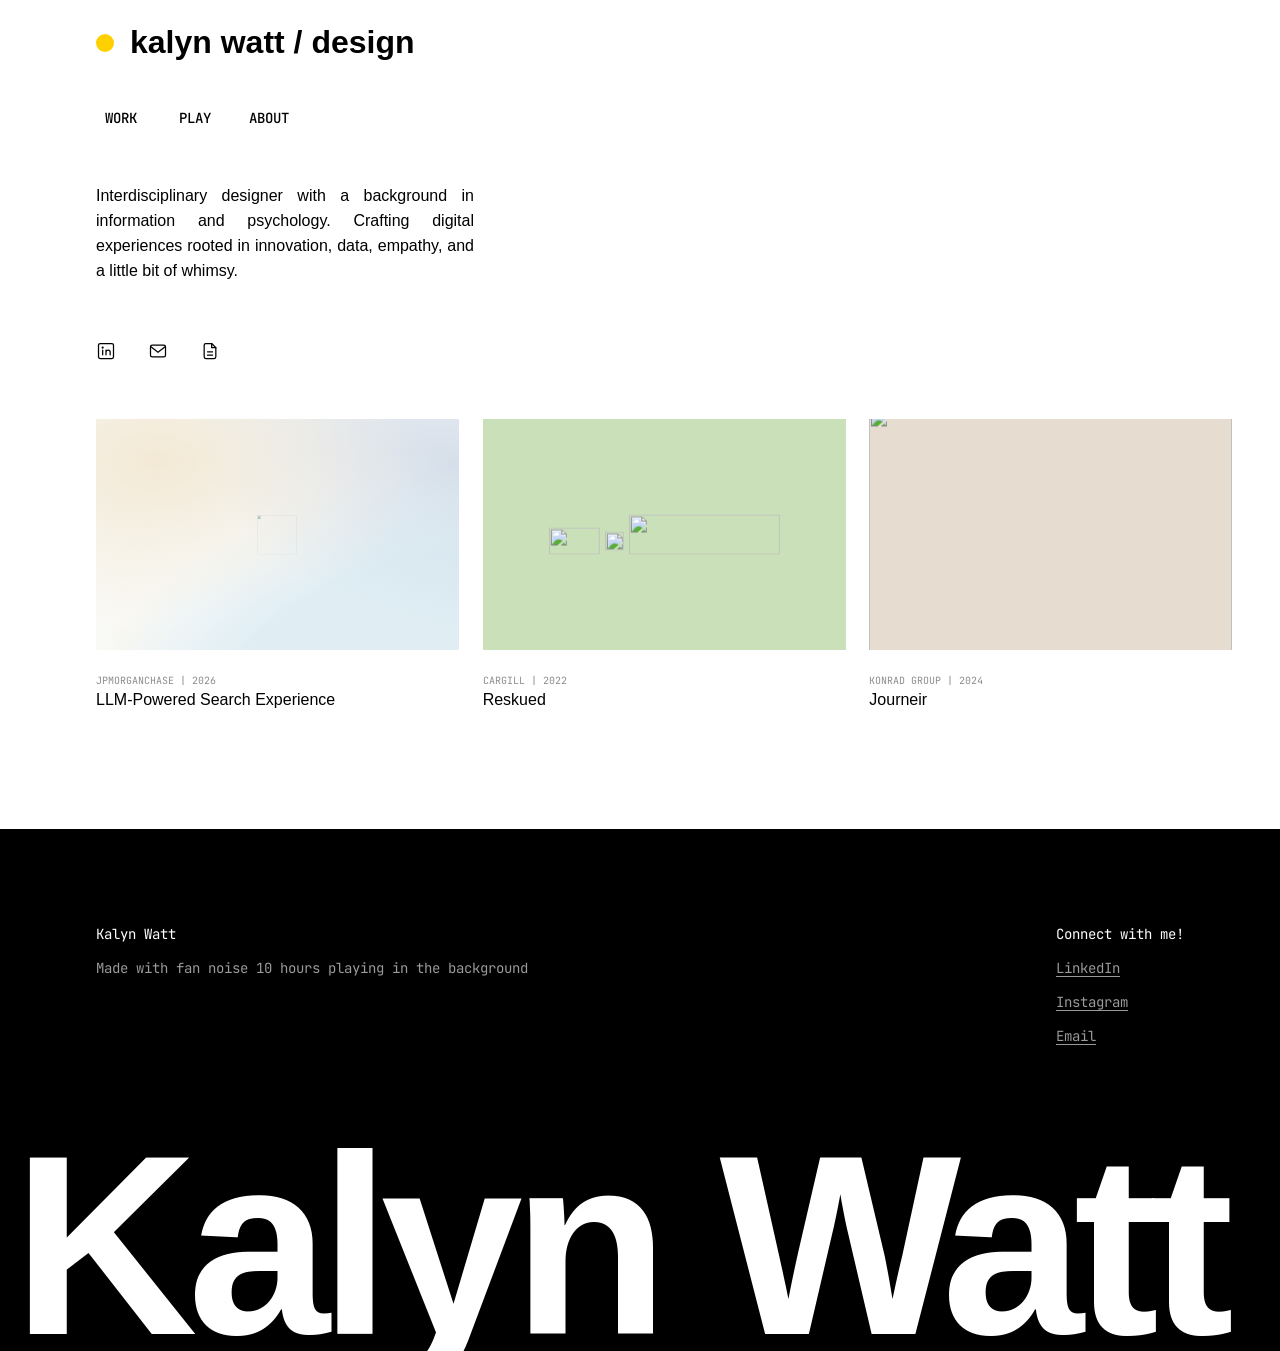
==== commit 438f644d: "Mobile polish, liquid-glass case study nav, site footer - Fix overlapping hover captions on mobile h" ====
--- a/index.html
+++ b/index.html
@@ -8,7 +8,7 @@
   <link rel="preconnect" href="https://fonts.googleapis.com">
   <link rel="preconnect" href="https://fonts.gstatic.com" crossorigin>
   <link href="https://fonts.googleapis.com/css2?family=JetBrains+Mono:wght@400;500;700&display=swap" rel="stylesheet">
-  <link rel="stylesheet" href="style.css?v=183">
+  <link rel="stylesheet" href="style.css?v=192">
 </head>
 <body class="page-landing">
 
@@ -163,5 +163,20 @@
       thumb.addEventListener("mouseleave", stop);
     })();
   </script>
+  <footer class="kw-footer">
+    <div class="kw-footer-top">
+      <div class="kw-footer-col">
+        <p>Kalyn Watt</p>
+        <p class="kw-footer-note">Made with fan noise 10 hours playing in the background</p>
+      </div>
+      <div class="kw-footer-col">
+        <p>Connect with me!</p>
+        <a href="https://www.linkedin.com/in/kalyn-watt/" target="_blank" rel="noopener">LinkedIn</a>
+        <a href="https://www.instagram.com/kalynwatt/" target="_blank" rel="noopener">Instagram</a>
+        <a href="mailto:kalynwatt123@gmail.com">Email</a>
+      </div>
+    </div>
+    <p class="kw-footer-wordmark" aria-hidden="true">Kalyn Watt</p>
+  </footer>
 </body>
 </html>
--- a/style.css
+++ b/style.css
@@ -1099,11 +1099,11 @@
   line-height: 25px;
 }
 
-.landing-card:has(.landing-thumb:hover) .landing-card-meta {
+.landing-card:has(.landing-thumb:hover, .landing-card-caption:hover) .landing-card-meta {
   opacity: 0;
 }
 
-.landing-card:has(.landing-thumb:hover) .landing-detail {
+.landing-card:has(.landing-thumb:hover, .landing-card-caption:hover) .landing-detail {
   opacity: 1;
 }
 
@@ -4738,3 +4738,227 @@
     padding: 24px 0 48px;
   }
 }
+
+/* Mobile: reserve room under each thumbnail for the hover text so cards never overlap */
+@media (max-width: 860px) {
+  .landing-card-caption {
+    display: grid;
+  }
+
+  .landing-card-meta,
+  .landing-detail {
+    grid-area: 1 / 1;
+  }
+
+  .landing-detail {
+    position: static;
+    align-self: start;
+  }
+
+  .landing-detail-tags {
+    flex-wrap: wrap;
+  }
+}
+
+/* Case studies, mobile: section nav becomes a floating liquid-glass bar at the bottom */
+@media (max-width: 860px) {
+  .landing-body--ct {
+    padding-bottom: calc(112px + env(safe-area-inset-bottom));
+  }
+
+  .landing-body--ct .case-side {
+    display: contents;
+  }
+
+  .landing-body--ct .case-nav {
+    position: fixed;
+    left: 50%;
+    bottom: calc(16px + env(safe-area-inset-bottom));
+    z-index: 60;
+    box-sizing: border-box;
+    flex-direction: row;
+    flex-wrap: nowrap;
+    align-items: center;
+    gap: 2px;
+    width: max-content;
+    max-width: calc(100vw - 32px);
+    margin: 0;
+    padding: 6px;
+    overflow-x: auto;
+    scrollbar-width: none;
+    border: 1px solid rgba(255, 255, 255, 0.6);
+    border-radius: 999px;
+    background: linear-gradient(135deg, rgba(255, 255, 255, 0.5), rgba(255, 255, 255, 0.16));
+    -webkit-backdrop-filter: blur(20px) saturate(180%);
+    backdrop-filter: blur(20px) saturate(180%);
+    box-shadow:
+      0 10px 32px rgba(0, 0, 0, 0.14),
+      0 2px 6px rgba(0, 0, 0, 0.06),
+      inset 0 1px 1px rgba(255, 255, 255, 0.95),
+      inset 0 -1px 1px rgba(0, 0, 0, 0.08),
+      inset 0 0 14px rgba(255, 255, 255, 0.4);
+    transform: translateX(-50%);
+  }
+
+  .landing-body--ct .case-nav::-webkit-scrollbar {
+    display: none;
+  }
+
+  .landing-body--ct .case-nav a,
+  .landing-body--ct .case-nav--wrap a {
+    flex: none;
+    padding: 10px 12px;
+    border-radius: 999px;
+    font-size: 11px;
+    line-height: 1;
+    white-space: nowrap;
+    transition: background 0.3s ease, box-shadow 0.3s ease, color 0.2s ease;
+  }
+
+  .landing-body--ct .case-nav a::before {
+    display: none;
+  }
+
+  .landing-body--ct .case-nav a span,
+  .landing-body--ct .case-nav a:hover span,
+  .landing-body--ct .case-nav a:focus-visible span,
+  .landing-body--ct .case-nav a[aria-current="true"] span {
+    transform: none;
+  }
+
+  .landing-body--ct .case-nav a[aria-current="true"] {
+    background: rgba(255, 255, 255, 0.7);
+    box-shadow:
+      0 2px 8px rgba(0, 0, 0, 0.12),
+      inset 0 1px 1px #ffffff,
+      inset 0 -1px 1px rgba(0, 0, 0, 0.06);
+  }
+}
+
+/* Chase strategy steps, mobile: the panel (text + video) must keep its height when the row stacks */
+@media (max-width: 860px) {
+  .ct-panel {
+    flex: none;
+    order: -1;
+    scroll-margin: 132px 0 108px;
+  }
+
+  .ct-steps {
+    gap: 24px;
+  }
+}
+
+/* ReSkued journey, mobile: stacked stages joined by a dotted throughline, test-pilot highlighted */
+@media (max-width: 860px) {
+  .rk-diagram {
+    position: relative;
+    align-items: center;
+    gap: 28px;
+  }
+
+  .rk-diagram::before {
+    content: "";
+    position: absolute;
+    top: 0;
+    bottom: 0;
+    left: 50%;
+    border-left: 2px dotted #000000;
+    transform: translateX(-1px);
+  }
+
+  .rk-stage,
+  .rk-stage--1,
+  .rk-stage--2,
+  .rk-stage--3,
+  .rk-stage--4,
+  .rk-stage--5 {
+    position: relative;
+    z-index: 1;
+    inset: auto;
+    min-height: 0;
+    background: #ffffff;
+  }
+
+  .rk-stage--4 {
+    border-style: solid;
+    background: #000000;
+    color: #ffffff;
+  }
+}
+
+/* Site footer */
+.kw-footer {
+  box-sizing: border-box;
+  position: relative;
+  z-index: 1;
+  overflow: hidden;
+  background: #000000;
+  color: #ffffff;
+  font-family: "JetBrains Mono", ui-monospace, monospace;
+}
+
+.kw-footer-top {
+  display: flex;
+  flex-wrap: wrap;
+  justify-content: space-between;
+  gap: 48px;
+  padding: 96px var(--page-left, 20px) 0;
+}
+
+.kw-footer-col {
+  display: flex;
+  flex-direction: column;
+  align-items: flex-start;
+  gap: 16px;
+}
+
+.kw-footer-col p,
+.kw-footer-col a {
+  margin: 0;
+  font-size: 14px;
+  line-height: normal;
+}
+
+.kw-footer-note,
+.kw-footer-col a {
+  color: rgba(255, 255, 255, 0.6);
+}
+
+.kw-footer-col a {
+  text-decoration: underline;
+  text-underline-offset: 3px;
+  transition: color 0.2s ease;
+}
+
+.kw-footer-col a:hover,
+.kw-footer-col a:focus-visible {
+  color: #ffffff;
+}
+
+.kw-footer-wordmark {
+  margin: 96px 0 0;
+  padding: 0 0 0 1vw;
+  font-family: "Helvetica Neue", Helvetica, Arial, sans-serif;
+  font-size: 20vw;
+  font-weight: 700;
+  letter-spacing: -0.04em;
+  line-height: 0.82;
+  white-space: nowrap;
+  user-select: none;
+}
+
+@media (max-width: 860px) {
+  .kw-footer-top {
+    flex-direction: column;
+    gap: 32px;
+    padding-top: 64px;
+  }
+
+  .kw-footer-wordmark {
+    margin-top: 64px;
+  }
+
+  .landing-body--ct {
+    padding-bottom: 48px;
+  }
+}
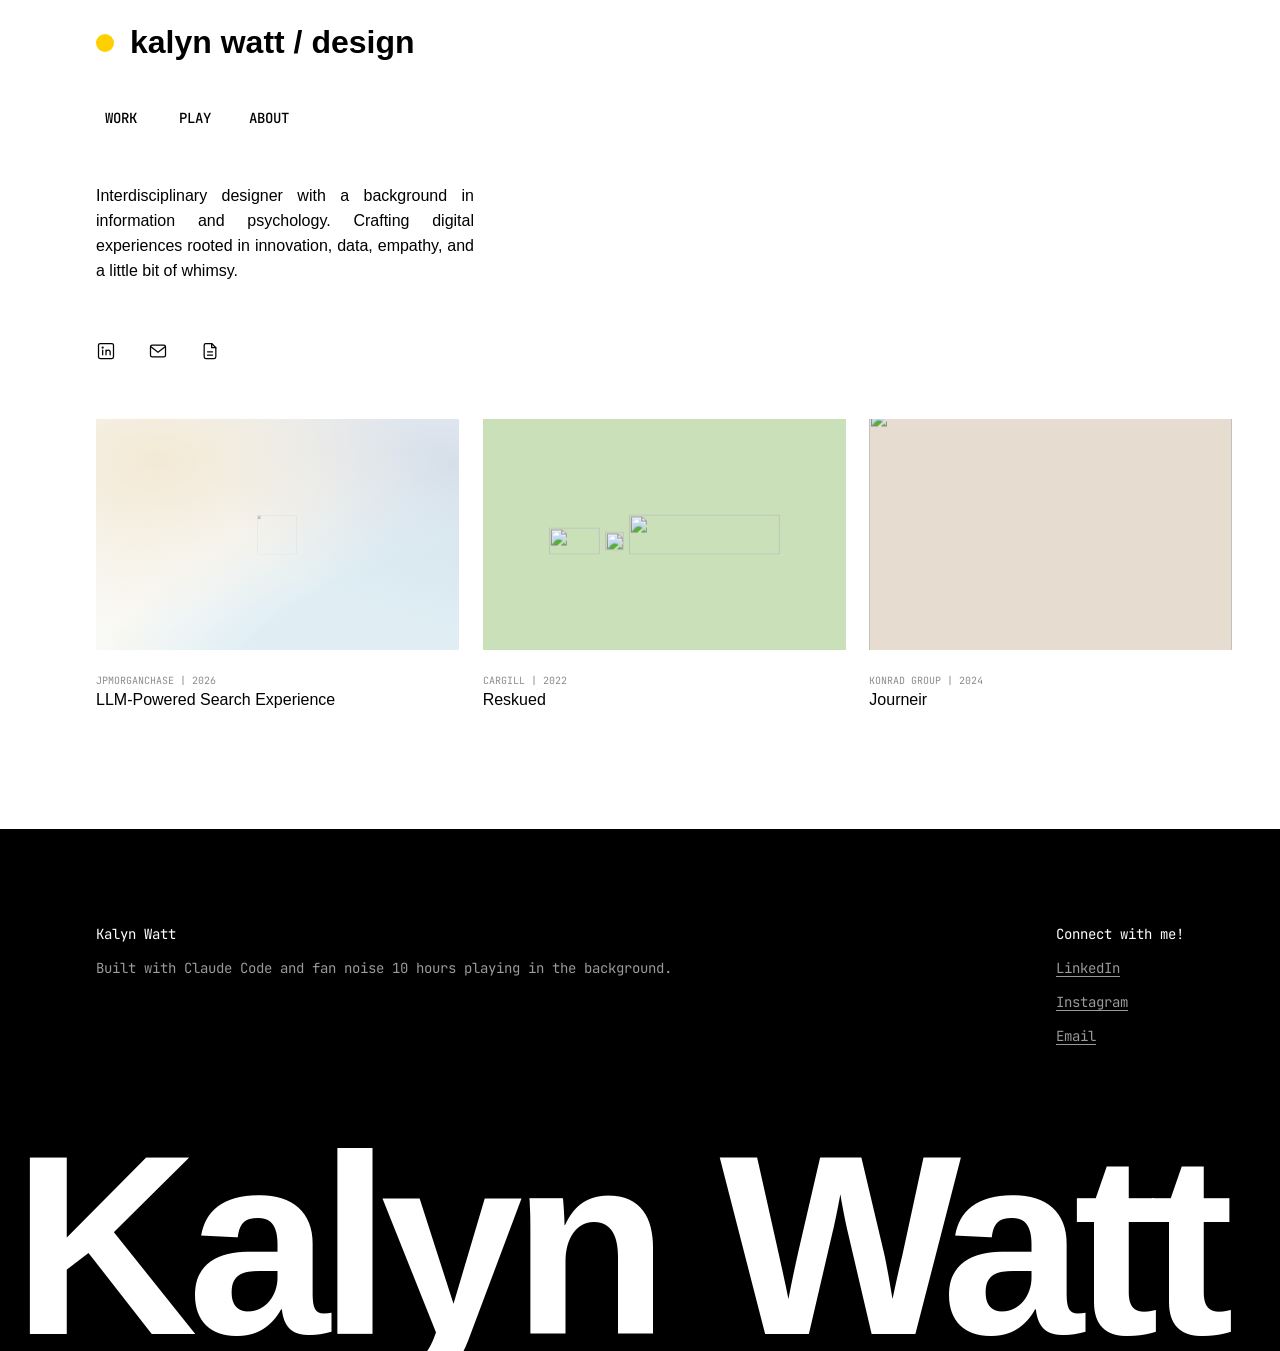
==== commit 388a957e: "Play page fonts and hover fixes, footer and About copy updates - Play pages use Helvetica Neue Light" ====
--- a/index.html
+++ b/index.html
@@ -8,7 +8,7 @@
   <link rel="preconnect" href="https://fonts.googleapis.com">
   <link rel="preconnect" href="https://fonts.gstatic.com" crossorigin>
   <link href="https://fonts.googleapis.com/css2?family=JetBrains+Mono:wght@400;500;700&display=swap" rel="stylesheet">
-  <link rel="stylesheet" href="style.css?v=192">
+  <link rel="stylesheet" href="style.css?v=196">
 </head>
 <body class="page-landing">
 
@@ -167,7 +167,7 @@
     <div class="kw-footer-top">
       <div class="kw-footer-col">
         <p>Kalyn Watt</p>
-        <p class="kw-footer-note">Made with fan noise 10 hours playing in the background</p>
+        <p class="kw-footer-note">Built with Claude Code and fan noise 10 hours playing in the background.</p>
       </div>
       <div class="kw-footer-col">
         <p>Connect with me!</p>
--- a/style.css
+++ b/style.css
@@ -1841,7 +1841,8 @@
   .play-entry[data-thumb-image],
   .play-entry[data-thumb-image] a,
   .play-entry[data-thumb-emoji],
-  .play-entry[data-thumb-emoji] a {
+  .play-entry[data-thumb-emoji] a,
+  .play-house {
     cursor: none;
   }
 }
@@ -1878,6 +1879,11 @@
   display: inline-block;
   white-space: nowrap;
   transition: opacity 0.3s ease, transform 0.5s cubic-bezier(0.22, 1, 0.36, 1), filter 0.3s ease;
+}
+
+.play-swap.is-smooth .play-swap-a,
+.play-swap.is-smooth .play-swap-b {
+  pointer-events: none;
 }
 
 .play-swap.is-smooth .play-swap-b {
@@ -4962,3 +4968,41 @@
     padding-bottom: 48px;
   }
 }
+
+/* Play pages: reading text in Helvetica Neue Light, like Work and About; mono stays for labels, nav, tags and captions */
+.play-intro,
+.play-entry-title,
+.lamma-text p,
+.lamma-place p,
+.lamma-pass-text p,
+.lamma-yinyang p,
+.cd-body p,
+.hod-body p,
+.sb-body p,
+.sb-materials li,
+.sb-hover-list {
+  font-family: "Helvetica Neue", Helvetica, Arial, sans-serif;
+  font-size: 16px;
+  font-weight: 300;
+  line-height: 25px;
+}
+
+.lamma-text p strong,
+.cd-title,
+.hod-title,
+.sb-title {
+  font-family: "Helvetica Neue", Helvetica, Arial, sans-serif;
+  font-size: 24px;
+  font-weight: 400;
+  line-height: 35px;
+}
+
+.lamma-text p:has(> strong:only-child) {
+  font-size: 24px;
+  font-weight: 400;
+  line-height: 35px;
+}
+
+.sb-title {
+  line-height: normal;
+}
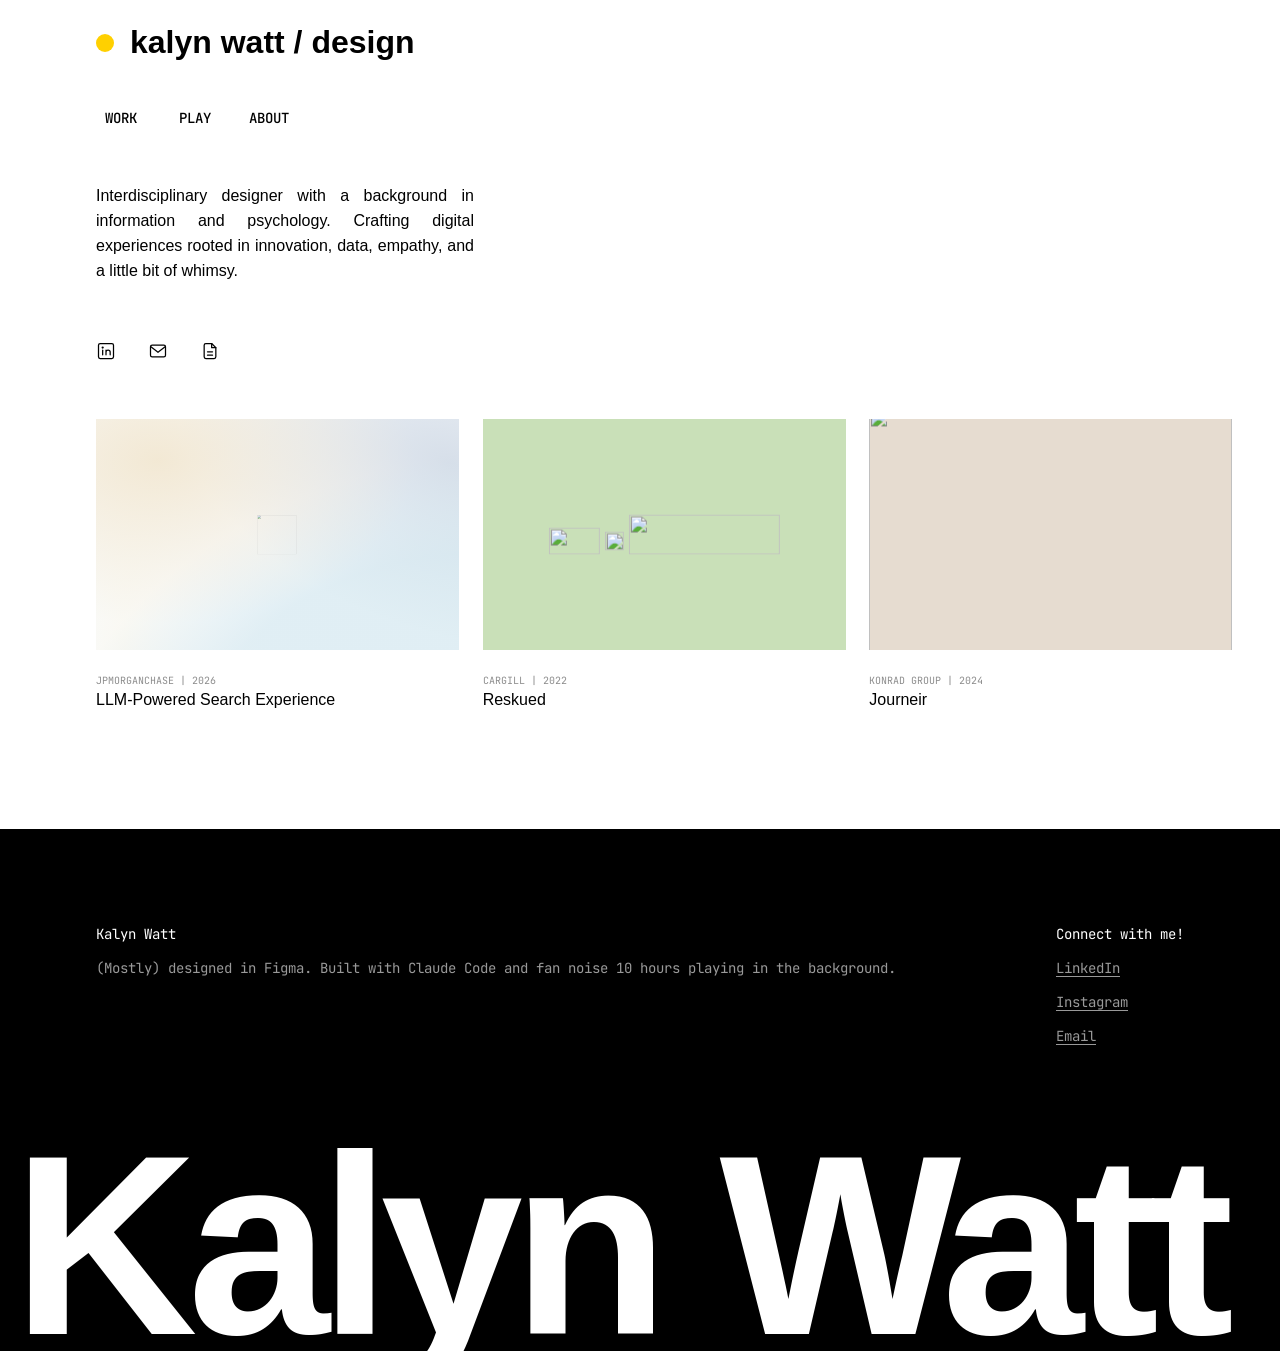
==== commit 3c9255d0: "Match photo caption fonts, add Figma credit to footer Co-Authored-By: Claude Sonnet 5.5 <noreply@ant" ====
--- a/index.html
+++ b/index.html
@@ -8,7 +8,7 @@
   <link rel="preconnect" href="https://fonts.googleapis.com">
   <link rel="preconnect" href="https://fonts.gstatic.com" crossorigin>
   <link href="https://fonts.googleapis.com/css2?family=JetBrains+Mono:wght@400;500;700&display=swap" rel="stylesheet">
-  <link rel="stylesheet" href="style.css?v=196">
+  <link rel="stylesheet" href="style.css?v=197">
 </head>
 <body class="page-landing">
 
@@ -167,7 +167,7 @@
     <div class="kw-footer-top">
       <div class="kw-footer-col">
         <p>Kalyn Watt</p>
-        <p class="kw-footer-note">Built with Claude Code and fan noise 10 hours playing in the background.</p>
+        <p class="kw-footer-note">(Mostly) designed in Figma. Built with Claude Code and fan noise 10 hours playing in the background.</p>
       </div>
       <div class="kw-footer-col">
         <p>Connect with me!</p>
--- a/style.css
+++ b/style.css
@@ -5006,3 +5006,15 @@
 .sb-title {
   line-height: normal;
 }
+
+/* Photo captions on the essay and photo pages match the reading text */
+.lamma figcaption,
+.lamma-nowrap,
+.lamma-willow-caption,
+.lamma-rep-caption,
+.hod-photos figcaption {
+  font-family: "Helvetica Neue", Helvetica, Arial, sans-serif;
+  font-size: 16px;
+  font-weight: 300;
+  line-height: 25px;
+}
